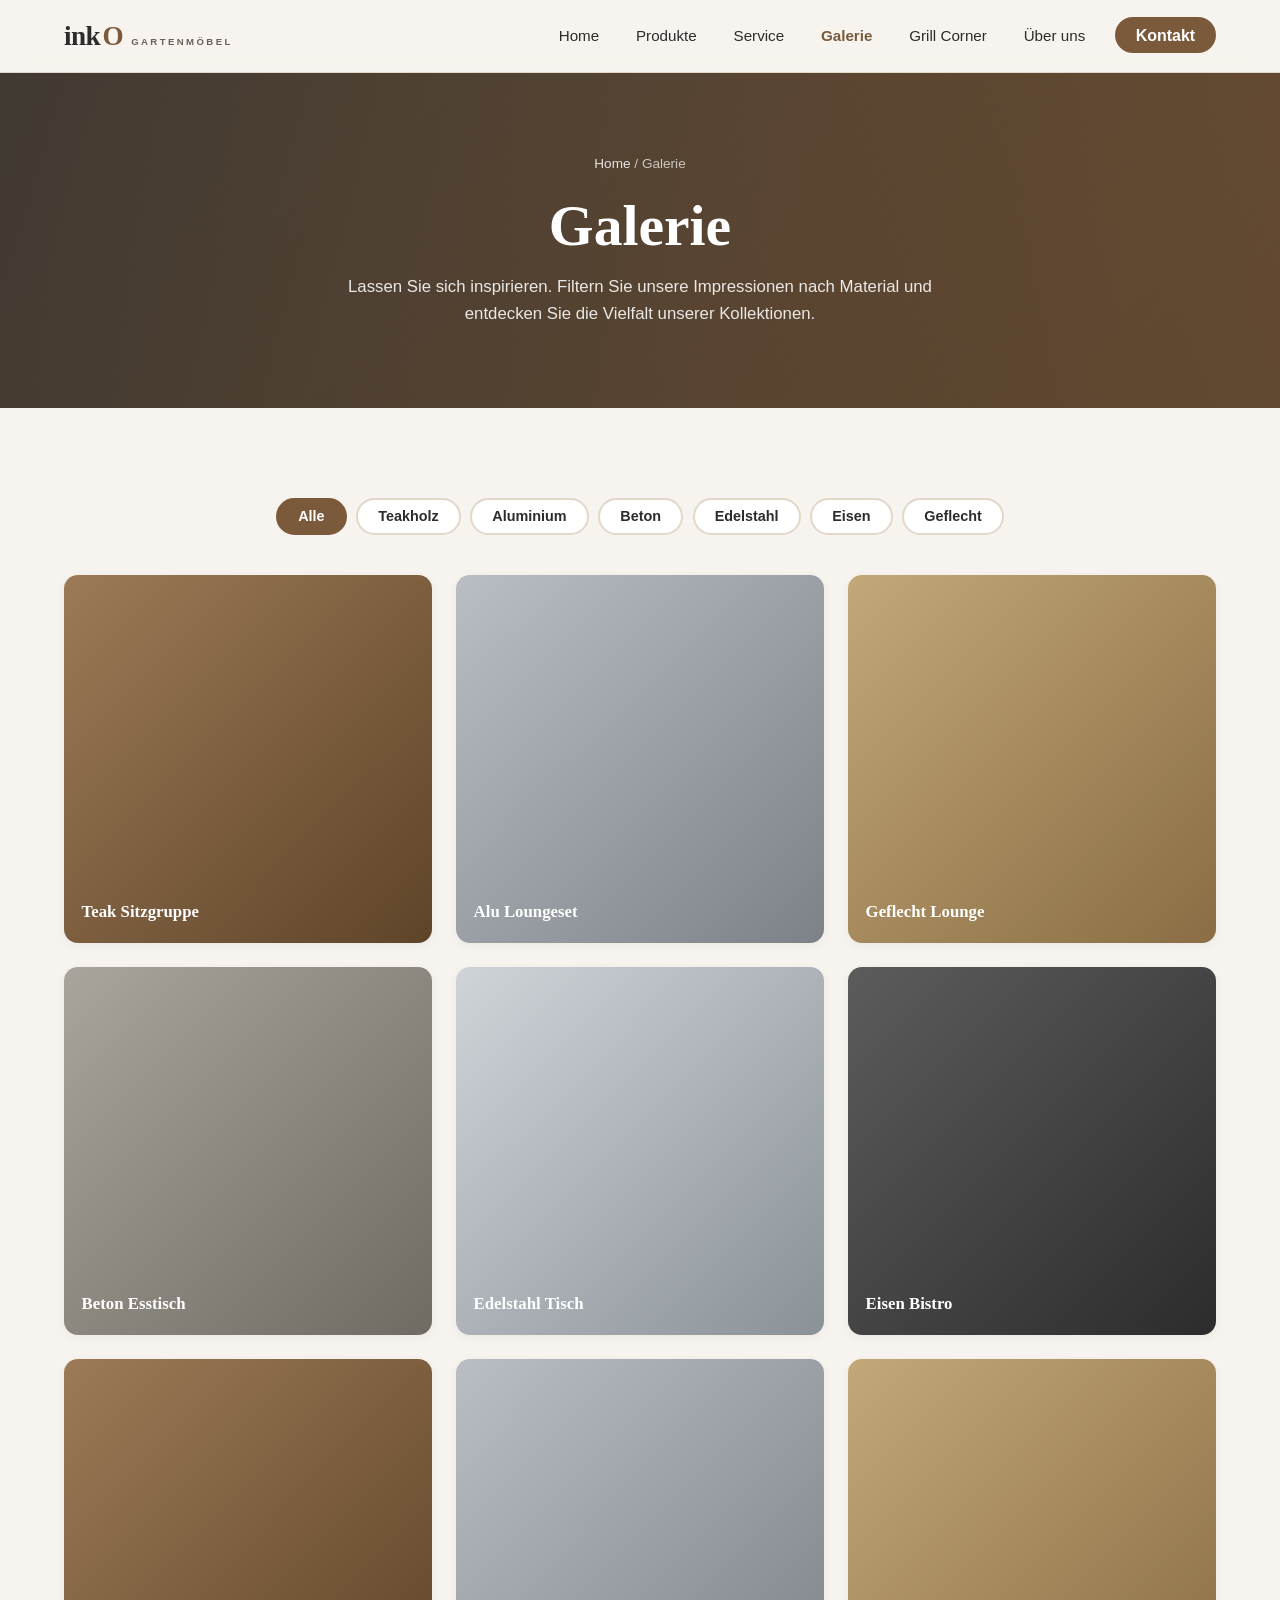
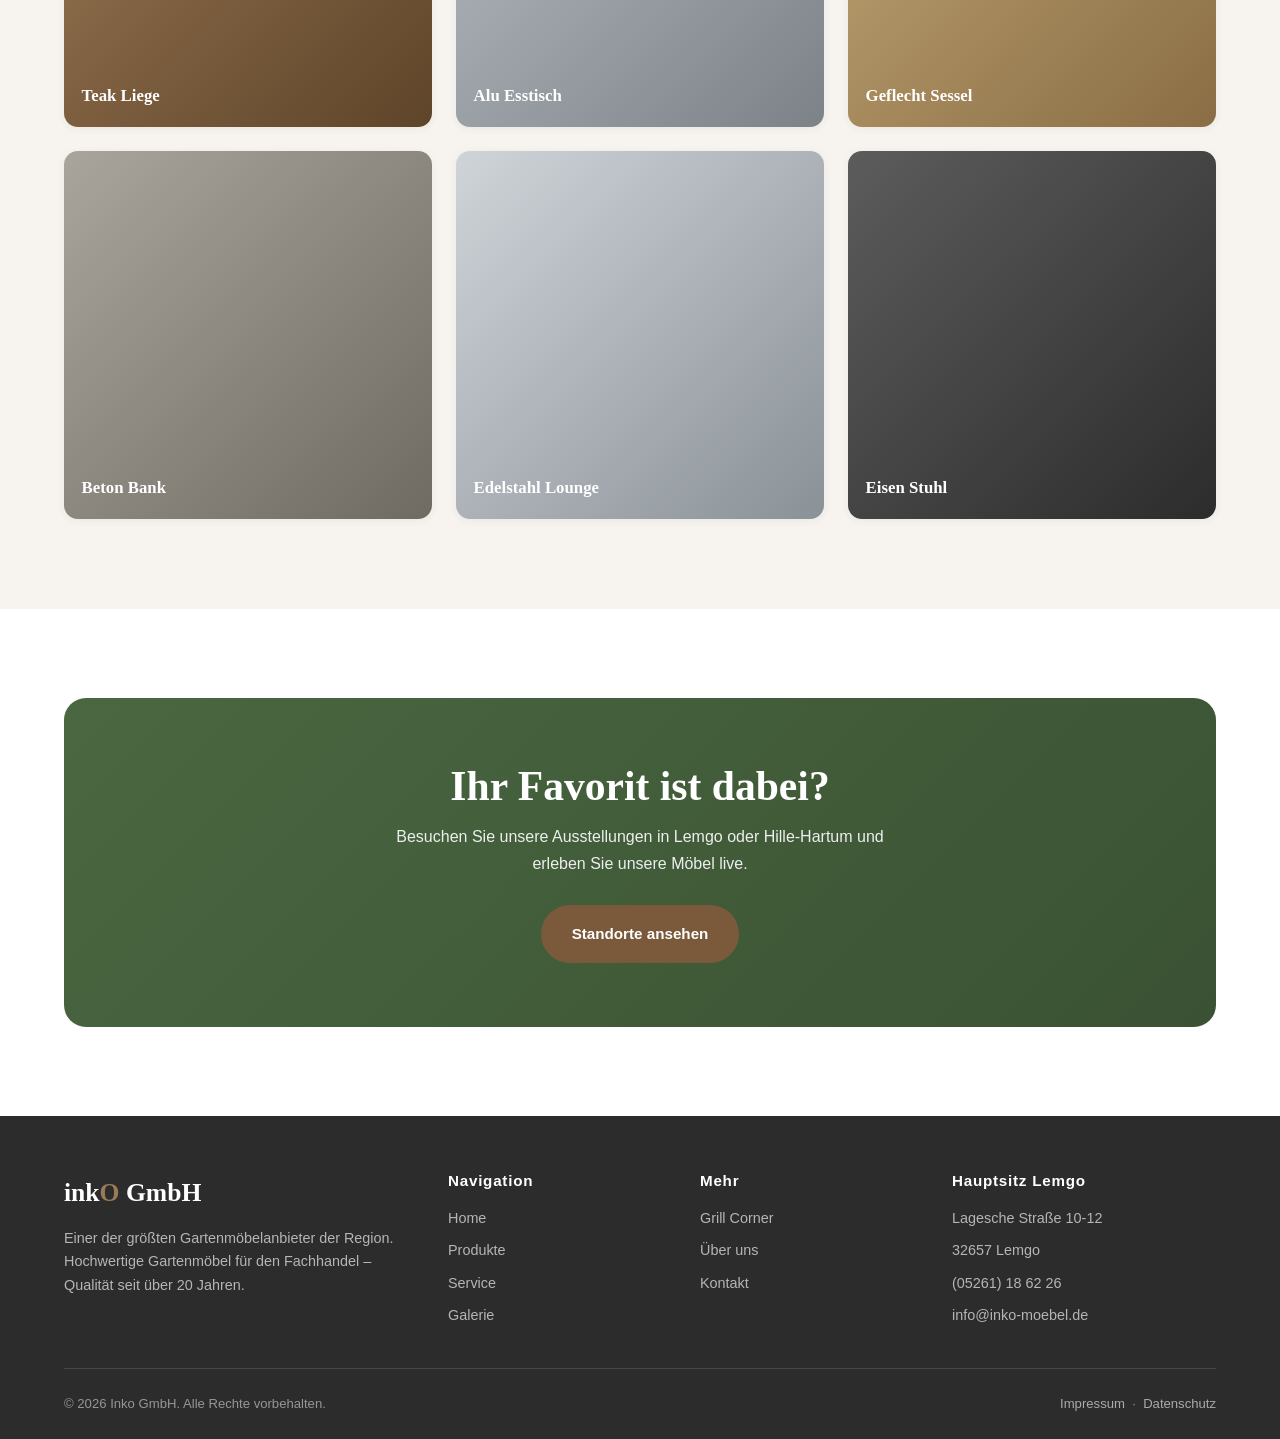
==== galerie.html @ 4cf2838b "Neue Inko GmbH Website mit 7 HTML-Seiten - Premium-Natur-Design (Teak/Anthrazit/Creme/Waldgrün) - 7 " ====
<!DOCTYPE html>
<html lang="de">
<head>
  <meta charset="UTF-8" />
  <meta name="viewport" content="width=device-width, initial-scale=1.0" />
  <title>Galerie — Inko GmbH | Gartenmöbel-Impressionen</title>
  <meta name="description" content="Impressionen unserer Gartenmöbel – filterbar nach Material: Teakholz, Aluminium, Beton, Edelstahl, Eisen und Geflecht." />
  <link rel="stylesheet" href="css/style.css" />
</head>
<body>

  <!-- ===== Header / Navigation ===== -->
  <header class="header">
    <nav class="nav container" aria-label="Hauptnavigation">
      <a href="index.html" class="nav__logo">ink<span>O</span><small>Gartenmöbel</small></a>
      <button class="nav__toggle" aria-label="Menü öffnen" aria-expanded="false" aria-controls="nav-menu">
        <span></span><span></span><span></span>
      </button>
      <ul class="nav__menu" id="nav-menu">
        <li><a class="nav__link" href="index.html">Home</a></li>
        <li><a class="nav__link" href="produkte.html">Produkte</a></li>
        <li><a class="nav__link" href="service.html">Service</a></li>
        <li><a class="nav__link is-active" href="galerie.html">Galerie</a></li>
        <li><a class="nav__link" href="grillcorner.html">Grill Corner</a></li>
        <li><a class="nav__link" href="ueber-uns.html">Über uns</a></li>
        <li><a class="nav__cta" href="kontakt.html">Kontakt</a></li>
      </ul>
    </nav>
  </header>

  <main>
    <!-- ===== Page Hero ===== -->
    <section class="page-hero">
      <div class="container">
        <nav class="breadcrumb" aria-label="Brotkrumen"><a href="index.html">Home</a> / Galerie</nav>
        <h1>Galerie</h1>
        <p>Lassen Sie sich inspirieren. Filtern Sie unsere Impressionen nach Material und entdecken Sie die Vielfalt unserer Kollektionen.</p>
      </div>
    </section>

    <!-- ===== Galerie mit Filter ===== -->
    <section class="section">
      <div class="container">

        <div class="filter reveal" role="group" aria-label="Galerie filtern">
          <button class="filter__btn is-active" data-filter="alle">Alle</button>
          <button class="filter__btn" data-filter="teak">Teakholz</button>
          <button class="filter__btn" data-filter="alu">Aluminium</button>
          <button class="filter__btn" data-filter="beton">Beton</button>
          <button class="filter__btn" data-filter="edelstahl">Edelstahl</button>
          <button class="filter__btn" data-filter="eisen">Eisen</button>
          <button class="filter__btn" data-filter="geflecht">Geflecht</button>
        </div>

        <div class="gallery reveal">
          <div class="gallery__item media--teak"     data-category="teak"      role="img" aria-label="Teakholz Sitzgruppe"><span>Teak Sitzgruppe</span></div>
          <div class="gallery__item media--alu"      data-category="alu"       role="img" aria-label="Aluminium Loungeset"><span>Alu Loungeset</span></div>
          <div class="gallery__item media--geflecht" data-category="geflecht"  role="img" aria-label="Geflecht Lounge"><span>Geflecht Lounge</span></div>
          <div class="gallery__item media--beton"    data-category="beton"     role="img" aria-label="Beton Esstisch"><span>Beton Esstisch</span></div>
          <div class="gallery__item media--edelstahl" data-category="edelstahl" role="img" aria-label="Edelstahl Tischset"><span>Edelstahl Tisch</span></div>
          <div class="gallery__item media--eisen"    data-category="eisen"     role="img" aria-label="Schmiedeeisen Bistro"><span>Eisen Bistro</span></div>
          <div class="gallery__item media--teak"     data-category="teak"      role="img" aria-label="Teakholz Liege"><span>Teak Liege</span></div>
          <div class="gallery__item media--alu"      data-category="alu"       role="img" aria-label="Aluminium Esstisch"><span>Alu Esstisch</span></div>
          <div class="gallery__item media--geflecht" data-category="geflecht"  role="img" aria-label="Geflecht Sessel"><span>Geflecht Sessel</span></div>
          <div class="gallery__item media--beton"    data-category="beton"     role="img" aria-label="Beton Gartenbank"><span>Beton Bank</span></div>
          <div class="gallery__item media--edelstahl" data-category="edelstahl" role="img" aria-label="Edelstahl Lounge"><span>Edelstahl Lounge</span></div>
          <div class="gallery__item media--eisen"    data-category="eisen"     role="img" aria-label="Eisen Gartenstuhl"><span>Eisen Stuhl</span></div>
        </div>

      </div>
    </section>

    <!-- ===== CTA-Band ===== -->
    <section class="section section--alt">
      <div class="container">
        <div class="cta-band reveal">
          <h2>Ihr Favorit ist dabei?</h2>
          <p>Besuchen Sie unsere Ausstellungen in Lemgo oder Hille-Hartum und erleben Sie unsere Möbel live.</p>
          <a href="kontakt.html" class="btn btn--primary">Standorte ansehen</a>
        </div>
      </div>
    </section>
  </main>

  <!-- ===== Footer ===== -->
  <footer class="footer">
    <div class="container">
      <div class="footer__grid">
        <div>
          <div class="footer__logo">ink<span>O</span> GmbH</div>
          <p>Einer der größten Gartenmöbelanbieter der Region. Hochwertige Gartenmöbel für den Fachhandel – Qualität seit über 20 Jahren.</p>
        </div>
        <div>
          <h4>Navigation</h4>
          <ul class="footer__list">
            <li><a href="index.html">Home</a></li>
            <li><a href="produkte.html">Produkte</a></li>
            <li><a href="service.html">Service</a></li>
            <li><a href="galerie.html">Galerie</a></li>
          </ul>
        </div>
        <div>
          <h4>Mehr</h4>
          <ul class="footer__list">
            <li><a href="grillcorner.html">Grill Corner</a></li>
            <li><a href="ueber-uns.html">Über uns</a></li>
            <li><a href="kontakt.html">Kontakt</a></li>
          </ul>
        </div>
        <div>
          <h4>Hauptsitz Lemgo</h4>
          <ul class="footer__list">
            <li>Lagesche Straße 10-12</li>
            <li>32657 Lemgo</li>
            <li><a href="tel:+49526118 6226">(05261) 18 62 26</a></li>
            <li><a href="mailto:info@inko-moebel.de">info@inko-moebel.de</a></li>
          </ul>
        </div>
      </div>
      <div class="footer__bottom">
        <span>&copy; <span data-year>2026</span> Inko GmbH. Alle Rechte vorbehalten.</span>
        <span><a href="kontakt.html">Impressum</a> &nbsp;·&nbsp; <a href="kontakt.html">Datenschutz</a></span>
      </div>
    </div>
  </footer>

  <script src="js/main.js"></script>
</body>
</html>
---- css/style.css ----
/* =========================================================
   Inko GmbH — Premium Natur-Stil
   Gemeinsames Stylesheet für alle 7 Seiten
   ========================================================= */

/* ---------- Design Tokens ---------- */
:root {
  --teak: #7B5A3C;
  --teak-dark: #5E4429;
  --teak-light: #9C7A56;
  --anthracite: #2C2C2C;
  --cream: #F7F3EE;
  --cream-dark: #ECE4D8;
  --forest: #4A6741;
  --forest-light: #6B8A60;
  --white: #FFFFFF;
  --text: #2C2C2C;
  --text-muted: #6B6259;
  --border: #E2D8C9;

  --shadow-sm: 0 2px 8px rgba(44, 44, 44, 0.06);
  --shadow-md: 0 8px 24px rgba(44, 44, 44, 0.10);
  --shadow-lg: 0 16px 48px rgba(44, 44, 44, 0.14);

  --radius: 14px;
  --radius-lg: 22px;

  --max-width: 1200px;
  --gap: 1.5rem;

  --font-head: 'Georgia', 'Times New Roman', serif;
  --font-body: 'Segoe UI', 'Helvetica Neue', Arial, sans-serif;

  --transition: 0.3s cubic-bezier(0.16, 1, 0.3, 1);
}

/* ---------- Reset / Base ---------- */
*,
*::before,
*::after {
  box-sizing: border-box;
  margin: 0;
  padding: 0;
}

html {
  scroll-behavior: smooth;
  -webkit-text-size-adjust: 100%;
}

body {
  font-family: var(--font-body);
  color: var(--text);
  background: var(--cream);
  line-height: 1.65;
  font-size: 1rem;
  overflow-x: hidden;
}

img {
  max-width: 100%;
  display: block;
}

a {
  color: var(--teak);
  text-decoration: none;
  transition: color var(--transition);
}

a:hover {
  color: var(--teak-dark);
}

h1, h2, h3, h4 {
  font-family: var(--font-head);
  font-weight: 700;
  line-height: 1.2;
  color: var(--anthracite);
}

h1 { font-size: clamp(2.2rem, 5vw, 3.6rem); }
h2 { font-size: clamp(1.8rem, 3.5vw, 2.6rem); }
h3 { font-size: clamp(1.25rem, 2vw, 1.6rem); }

p { color: var(--text-muted); }

/* ---------- Layout Helpers ---------- */
.container {
  width: 100%;
  max-width: var(--max-width);
  margin-inline: auto;
  padding-inline: 1.5rem;
}

.section {
  padding-block: clamp(3.5rem, 7vw, 6rem);
}

.section--alt {
  background: var(--white);
}

.section__head {
  text-align: center;
  max-width: 720px;
  margin: 0 auto 3rem;
}

.section__eyebrow {
  display: inline-block;
  font-family: var(--font-body);
  font-size: 0.8rem;
  font-weight: 700;
  letter-spacing: 0.18em;
  text-transform: uppercase;
  color: var(--teak);
  margin-bottom: 0.75rem;
}

.section__head p {
  margin-top: 1rem;
  font-size: 1.05rem;
}

/* ---------- Buttons ---------- */
.btn {
  display: inline-flex;
  align-items: center;
  gap: 0.5rem;
  padding: 0.9rem 1.8rem;
  border-radius: 50px;
  font-family: var(--font-body);
  font-weight: 600;
  font-size: 0.95rem;
  cursor: pointer;
  border: 2px solid transparent;
  transition: transform var(--transition), background var(--transition),
    color var(--transition), border-color var(--transition);
}

.btn:hover { transform: translateY(-2px); }

.btn--primary {
  background: var(--teak);
  color: var(--white);
}

.btn--primary:hover {
  background: var(--teak-dark);
  color: var(--white);
}

.btn--outline {
  background: transparent;
  color: var(--white);
  border-color: rgba(255, 255, 255, 0.7);
}

.btn--outline:hover {
  background: var(--white);
  color: var(--anthracite);
}

.btn--ghost {
  background: transparent;
  color: var(--teak);
  border-color: var(--teak);
}

.btn--ghost:hover {
  background: var(--teak);
  color: var(--white);
}

/* ---------- Header / Navigation ---------- */
.header {
  position: sticky;
  top: 0;
  z-index: 1000;
  background: rgba(247, 243, 238, 0.92);
  backdrop-filter: blur(10px);
  border-bottom: 1px solid var(--border);
}

.nav {
  display: flex;
  align-items: center;
  justify-content: space-between;
  height: 72px;
}

.nav__logo {
  display: flex;
  align-items: baseline;
  gap: 0.15rem;
  font-family: var(--font-head);
  font-size: 1.7rem;
  font-weight: 700;
  color: var(--anthracite);
  letter-spacing: -0.02em;
}

.nav__logo span {
  color: var(--teak);
}

.nav__logo small {
  font-family: var(--font-body);
  font-size: 0.6rem;
  font-weight: 600;
  letter-spacing: 0.25em;
  text-transform: uppercase;
  color: var(--text-muted);
  margin-left: 0.35rem;
}

.nav__menu {
  display: flex;
  align-items: center;
  gap: 0.4rem;
  list-style: none;
}

.nav__link {
  display: block;
  padding: 0.55rem 0.95rem;
  border-radius: 8px;
  font-weight: 500;
  font-size: 0.95rem;
  color: var(--anthracite);
}

.nav__link:hover {
  background: var(--cream-dark);
  color: var(--teak-dark);
}

.nav__link.is-active {
  color: var(--teak);
  font-weight: 700;
}

.nav__cta {
  margin-left: 0.5rem;
  padding: 0.6rem 1.3rem;
  background: var(--teak);
  color: var(--white);
  border-radius: 50px;
  font-weight: 600;
}

.nav__cta:hover {
  background: var(--teak-dark);
  color: var(--white);
}

.nav__toggle {
  display: none;
  flex-direction: column;
  justify-content: center;
  gap: 5px;
  width: 44px;
  height: 44px;
  background: transparent;
  border: none;
  cursor: pointer;
}

.nav__toggle span {
  display: block;
  width: 26px;
  height: 2px;
  background: var(--anthracite);
  border-radius: 2px;
  transition: transform var(--transition), opacity var(--transition);
}

.nav__toggle.is-open span:nth-child(1) {
  transform: translateY(7px) rotate(45deg);
}
.nav__toggle.is-open span:nth-child(2) {
  opacity: 0;
}
.nav__toggle.is-open span:nth-child(3) {
  transform: translateY(-7px) rotate(-45deg);
}

/* ---------- Hero ---------- */
.hero {
  position: relative;
  display: flex;
  align-items: center;
  min-height: 78vh;
  padding-block: 4rem;
  background:
    linear-gradient(115deg, rgba(44, 44, 44, 0.72), rgba(123, 90, 60, 0.55)),
    linear-gradient(135deg, #8a6a47 0%, #5e4429 45%, #3a2c1c 100%);
  color: var(--white);
  overflow: hidden;
}

.hero__inner {
  position: relative;
  z-index: 2;
  max-width: 720px;
}

.hero__eyebrow {
  display: inline-block;
  font-size: 0.85rem;
  font-weight: 700;
  letter-spacing: 0.2em;
  text-transform: uppercase;
  color: var(--cream-dark);
  margin-bottom: 1.2rem;
}

.hero h1 {
  color: var(--white);
  margin-bottom: 1.25rem;
}

.hero p {
  color: rgba(255, 255, 255, 0.9);
  font-size: 1.15rem;
  max-width: 560px;
  margin-bottom: 2rem;
}

.hero__actions {
  display: flex;
  flex-wrap: wrap;
  gap: 1rem;
}

/* Compact hero for subpages */
.page-hero {
  background:
    linear-gradient(115deg, rgba(44, 44, 44, 0.78), rgba(123, 90, 60, 0.6)),
    linear-gradient(135deg, #8a6a47 0%, #5e4429 60%, #3a2c1c 100%);
  color: var(--white);
  padding-block: clamp(3rem, 7vw, 5rem);
  text-align: center;
}

.page-hero h1 {
  color: var(--white);
  margin-bottom: 0.75rem;
}

.page-hero p {
  color: rgba(255, 255, 255, 0.88);
  max-width: 620px;
  margin: 0 auto;
  font-size: 1.05rem;
}

.breadcrumb {
  font-size: 0.85rem;
  color: rgba(255, 255, 255, 0.7);
  margin-bottom: 1rem;
}

.breadcrumb a { color: rgba(255, 255, 255, 0.85); }
.breadcrumb a:hover { color: var(--white); }

/* ---------- Grid ---------- */
.grid {
  display: grid;
  gap: var(--gap);
}

.grid--2 { grid-template-columns: repeat(2, 1fr); }
.grid--3 { grid-template-columns: repeat(3, 1fr); }
.grid--4 { grid-template-columns: repeat(4, 1fr); }

/* ---------- Card (each item = own container) ---------- */
.card {
  background: var(--white);
  border: 1px solid var(--border);
  border-radius: var(--radius);
  overflow: hidden;
  box-shadow: var(--shadow-sm);
  transition: transform var(--transition), box-shadow var(--transition);
  display: flex;
  flex-direction: column;
}

.card:hover {
  transform: translateY(-6px);
  box-shadow: var(--shadow-md);
}

.card__media {
  position: relative;
  aspect-ratio: 4 / 3;
  display: flex;
  align-items: flex-end;
  padding: 1rem;
  color: var(--white);
  font-family: var(--font-head);
  font-size: 1.3rem;
  font-weight: 700;
}

.card__media span {
  position: relative;
  z-index: 2;
}

.card__body {
  padding: 1.5rem;
  display: flex;
  flex-direction: column;
  gap: 0.75rem;
  flex: 1;
}

.card__body h3 { color: var(--anthracite); }

.card__body p { font-size: 0.95rem; }

.card__link {
  margin-top: auto;
  font-weight: 600;
  font-size: 0.9rem;
  display: inline-flex;
  align-items: center;
  gap: 0.35rem;
}

.card__link::after {
  content: '→';
  transition: transform var(--transition);
}

.card__link:hover::after { transform: translateX(4px); }

/* Material gradient backgrounds for placeholder media */
.media--teak     { background: linear-gradient(135deg, #9c7a56, #5e4429); }
.media--alu      { background: linear-gradient(135deg, #b9bec4, #7c8288); }
.media--beton    { background: linear-gradient(135deg, #a9a59d, #6f6b63); }
.media--edelstahl{ background: linear-gradient(135deg, #cfd4d9, #8a9197); }
.media--eisen    { background: linear-gradient(135deg, #5c5c5c, #2c2c2c); }
.media--geflecht { background: linear-gradient(135deg, #c2a878, #8a6d44); }
.media--forest   { background: linear-gradient(135deg, #6b8a60, #4a6741); }
.media--grill    { background: linear-gradient(135deg, #6d4030, #2c1a13); }

/* ---------- Feature / Icon Card ---------- */
.feature {
  background: var(--white);
  border: 1px solid var(--border);
  border-radius: var(--radius);
  padding: 2rem;
  box-shadow: var(--shadow-sm);
  transition: transform var(--transition), box-shadow var(--transition);
  display: flex;
  flex-direction: column;
  gap: 0.85rem;
}

.feature:hover {
  transform: translateY(-5px);
  box-shadow: var(--shadow-md);
}

.feature__icon {
  width: 56px;
  height: 56px;
  border-radius: 14px;
  display: grid;
  place-items: center;
  font-size: 1.6rem;
  background: var(--cream-dark);
  color: var(--teak);
}

.feature h3 { font-size: 1.25rem; }

/* ---------- Split (image + text) ---------- */
.split {
  display: grid;
  grid-template-columns: 1fr 1fr;
  gap: clamp(2rem, 5vw, 4rem);
  align-items: center;
}

.split__media {
  border-radius: var(--radius-lg);
  aspect-ratio: 5 / 4;
  box-shadow: var(--shadow-md);
}

.split__content h2 { margin-bottom: 1rem; }
.split__content p { margin-bottom: 1rem; }

/* ---------- Stats ---------- */
.stats {
  display: grid;
  grid-template-columns: repeat(4, 1fr);
  gap: var(--gap);
}

.stat {
  background: var(--white);
  border: 1px solid var(--border);
  border-radius: var(--radius);
  padding: 1.75rem 1rem;
  text-align: center;
  box-shadow: var(--shadow-sm);
}

.stat__num {
  font-family: var(--font-head);
  font-size: 2.4rem;
  font-weight: 700;
  color: var(--teak);
  line-height: 1;
}

.stat__label {
  margin-top: 0.5rem;
  font-size: 0.9rem;
  color: var(--text-muted);
}

/* ---------- Gallery ---------- */
.filter {
  display: flex;
  flex-wrap: wrap;
  justify-content: center;
  gap: 0.6rem;
  margin-bottom: 2.5rem;
}

.filter__btn {
  padding: 0.55rem 1.25rem;
  border-radius: 50px;
  border: 2px solid var(--border);
  background: var(--white);
  color: var(--text);
  font-weight: 600;
  font-size: 0.9rem;
  cursor: pointer;
  transition: all var(--transition);
}

.filter__btn:hover { border-color: var(--teak-light); }

.filter__btn.is-active {
  background: var(--teak);
  border-color: var(--teak);
  color: var(--white);
}

.gallery {
  display: grid;
  grid-template-columns: repeat(3, 1fr);
  gap: var(--gap);
}

.gallery__item {
  position: relative;
  aspect-ratio: 1 / 1;
  border-radius: var(--radius);
  overflow: hidden;
  display: flex;
  align-items: flex-end;
  padding: 1.1rem;
  color: var(--white);
  box-shadow: var(--shadow-sm);
  transition: transform var(--transition), box-shadow var(--transition);
}

.gallery__item:hover {
  transform: scale(1.02);
  box-shadow: var(--shadow-md);
}

.gallery__item span {
  position: relative;
  z-index: 2;
  font-family: var(--font-head);
  font-weight: 700;
  font-size: 1.05rem;
}

.gallery__item.is-hidden { display: none; }

/* ---------- Contact ---------- */
.contact-grid {
  display: grid;
  grid-template-columns: 1fr 1fr;
  gap: clamp(2rem, 5vw, 3.5rem);
  align-items: start;
}

.info-card {
  background: var(--white);
  border: 1px solid var(--border);
  border-radius: var(--radius);
  padding: 1.75rem;
  box-shadow: var(--shadow-sm);
  margin-bottom: 1.5rem;
}

.info-card h3 {
  display: flex;
  align-items: center;
  gap: 0.5rem;
  margin-bottom: 1rem;
  font-size: 1.25rem;
}

.info-list {
  list-style: none;
  display: flex;
  flex-direction: column;
  gap: 0.6rem;
}

.info-list li {
  display: flex;
  gap: 0.6rem;
  font-size: 0.95rem;
  color: var(--text-muted);
}

.info-list strong { color: var(--anthracite); min-width: 70px; }

/* ---------- Form ---------- */
.form {
  background: var(--white);
  border: 1px solid var(--border);
  border-radius: var(--radius);
  padding: 2rem;
  box-shadow: var(--shadow-sm);
}

.form__row {
  display: grid;
  grid-template-columns: 1fr 1fr;
  gap: 1rem;
}

.field {
  margin-bottom: 1.2rem;
  display: flex;
  flex-direction: column;
  gap: 0.4rem;
}

.field label {
  font-size: 0.85rem;
  font-weight: 600;
  color: var(--anthracite);
}

.field input,
.field textarea,
.field select {
  font-family: var(--font-body);
  font-size: 0.95rem;
  padding: 0.75rem 0.9rem;
  border: 1px solid var(--border);
  border-radius: 10px;
  background: var(--cream);
  color: var(--text);
  transition: border-color var(--transition), box-shadow var(--transition);
}

.field input:focus,
.field textarea:focus,
.field select:focus {
  outline: none;
  border-color: var(--teak);
  box-shadow: 0 0 0 3px rgba(123, 90, 60, 0.15);
}

.field textarea { resize: vertical; min-height: 130px; }

.form__note {
  font-size: 0.8rem;
  color: var(--text-muted);
  margin-top: 0.75rem;
}

.form__status {
  margin-top: 1rem;
  padding: 0.85rem 1rem;
  border-radius: 10px;
  background: var(--forest-light);
  color: var(--white);
  font-size: 0.9rem;
  font-weight: 600;
  display: none;
}

.form__status.is-visible { display: block; }

/* ---------- Map placeholder ---------- */
.map {
  aspect-ratio: 16 / 10;
  border-radius: var(--radius);
  background:
    linear-gradient(135deg, rgba(74, 103, 65, 0.25), rgba(123, 90, 60, 0.25)),
    repeating-linear-gradient(45deg, #e8e0d2 0 18px, #ddd3c2 18px 36px);
  display: grid;
  place-items: center;
  color: var(--teak-dark);
  font-family: var(--font-head);
  font-weight: 700;
  border: 1px solid var(--border);
}

/* ---------- CTA Band ---------- */
.cta-band {
  background: linear-gradient(135deg, var(--forest), #3a5233);
  color: var(--white);
  text-align: center;
  border-radius: var(--radius-lg);
  padding: clamp(2.5rem, 6vw, 4rem) 1.5rem;
}

.cta-band h2 { color: var(--white); margin-bottom: 0.75rem; }
.cta-band p {
  color: rgba(255, 255, 255, 0.9);
  max-width: 540px;
  margin: 0 auto 1.75rem;
}

/* ---------- Footer ---------- */
.footer {
  background: var(--anthracite);
  color: rgba(255, 255, 255, 0.75);
  padding-block: 3.5rem 1.5rem;
}

.footer__grid {
  display: grid;
  grid-template-columns: 1.6fr 1fr 1fr 1.2fr;
  gap: 2rem;
  margin-bottom: 2.5rem;
}

.footer__logo {
  font-family: var(--font-head);
  font-size: 1.6rem;
  font-weight: 700;
  color: var(--white);
  margin-bottom: 0.75rem;
}

.footer__logo span { color: var(--teak-light); }

.footer p { color: rgba(255, 255, 255, 0.65); font-size: 0.9rem; }

.footer h4 {
  color: var(--white);
  font-family: var(--font-body);
  font-size: 0.95rem;
  letter-spacing: 0.05em;
  margin-bottom: 1rem;
}

.footer__list {
  list-style: none;
  display: flex;
  flex-direction: column;
  gap: 0.55rem;
}

.footer__list a,
.footer__list li {
  color: rgba(255, 255, 255, 0.65);
  font-size: 0.9rem;
}

.footer__list a:hover { color: var(--teak-light); }

.footer__bottom {
  border-top: 1px solid rgba(255, 255, 255, 0.12);
  padding-top: 1.5rem;
  display: flex;
  flex-wrap: wrap;
  justify-content: space-between;
  gap: 1rem;
  font-size: 0.82rem;
  color: rgba(255, 255, 255, 0.5);
}

.footer__bottom a { color: rgba(255, 255, 255, 0.6); }
.footer__bottom a:hover { color: var(--teak-light); }

/* ---------- Scroll reveal animation ---------- */
.reveal {
  opacity: 0;
  transform: translateY(28px);
  transition: opacity 0.7s ease, transform 0.7s ease;
}

.reveal.is-visible {
  opacity: 1;
  transform: none;
}

@media (prefers-reduced-motion: reduce) {
  html { scroll-behavior: auto; }
  .reveal { opacity: 1; transform: none; transition: none; }
  .btn:hover, .card:hover, .feature:hover, .gallery__item:hover { transform: none; }
}

/* ---------- Responsive ---------- */
@media (max-width: 960px) {
  .footer__grid { grid-template-columns: 1fr 1fr; }
  .grid--4 { grid-template-columns: repeat(2, 1fr); }
  .stats { grid-template-columns: repeat(2, 1fr); }
}

@media (max-width: 820px) {
  .nav__menu {
    position: fixed;
    inset: 72px 0 auto 0;
    flex-direction: column;
    align-items: stretch;
    gap: 0;
    background: var(--cream);
    border-bottom: 1px solid var(--border);
    padding: 1rem 1.5rem 1.5rem;
    box-shadow: var(--shadow-md);
    transform: translateY(-120%);
    transition: transform var(--transition);
  }

  .nav__menu.is-open { transform: translateY(0); }

  .nav__link, .nav__cta {
    width: 100%;
    padding: 0.9rem 1rem;
    border-radius: 8px;
    text-align: left;
  }

  .nav__cta { margin: 0.5rem 0 0; text-align: center; }

  .nav__toggle { display: flex; }

  .split { grid-template-columns: 1fr; }
  .split__media { order: -1; }

  .contact-grid { grid-template-columns: 1fr; }
}

@media (max-width: 640px) {
  .grid--2, .grid--3, .grid--4 { grid-template-columns: 1fr; }
  .gallery { grid-template-columns: repeat(2, 1fr); }
  .stats { grid-template-columns: repeat(2, 1fr); }
  .footer__grid { grid-template-columns: 1fr; }
  .form__row { grid-template-columns: 1fr; }
  .hero { min-height: 70vh; }
}
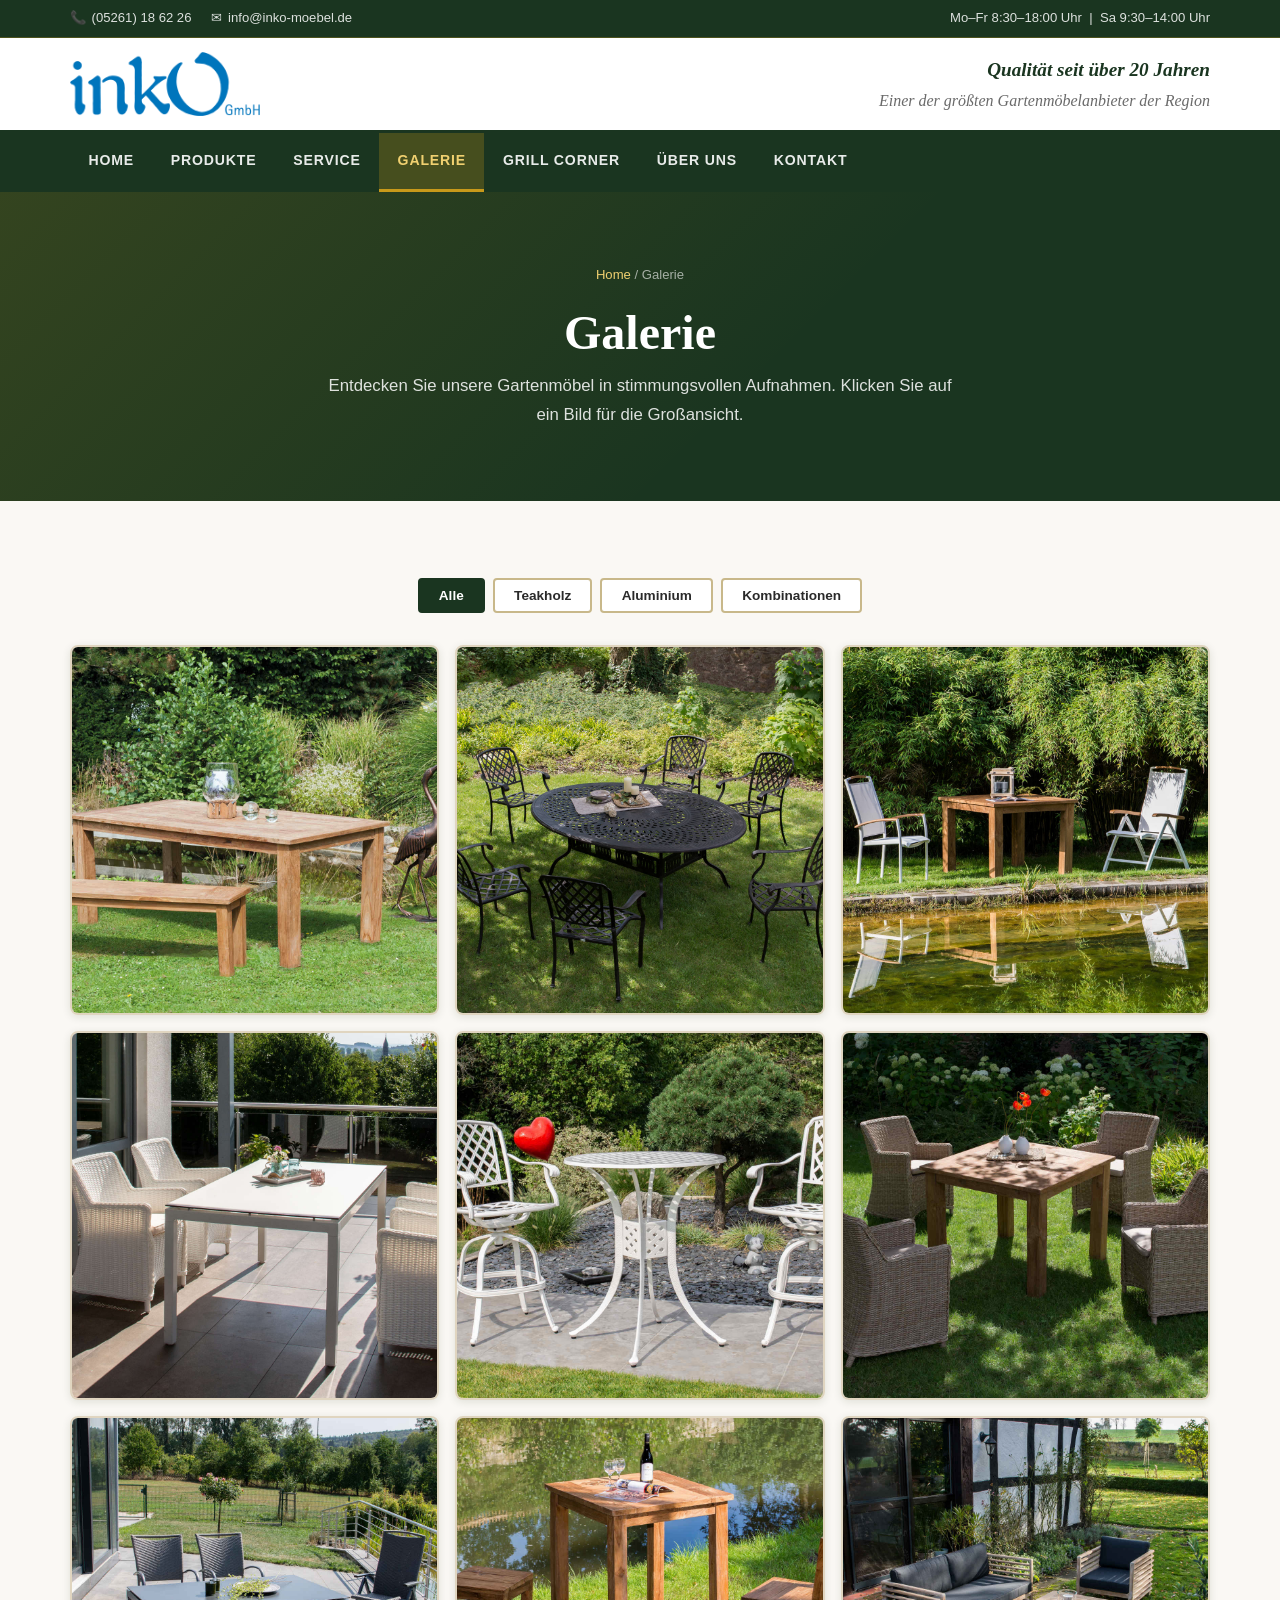
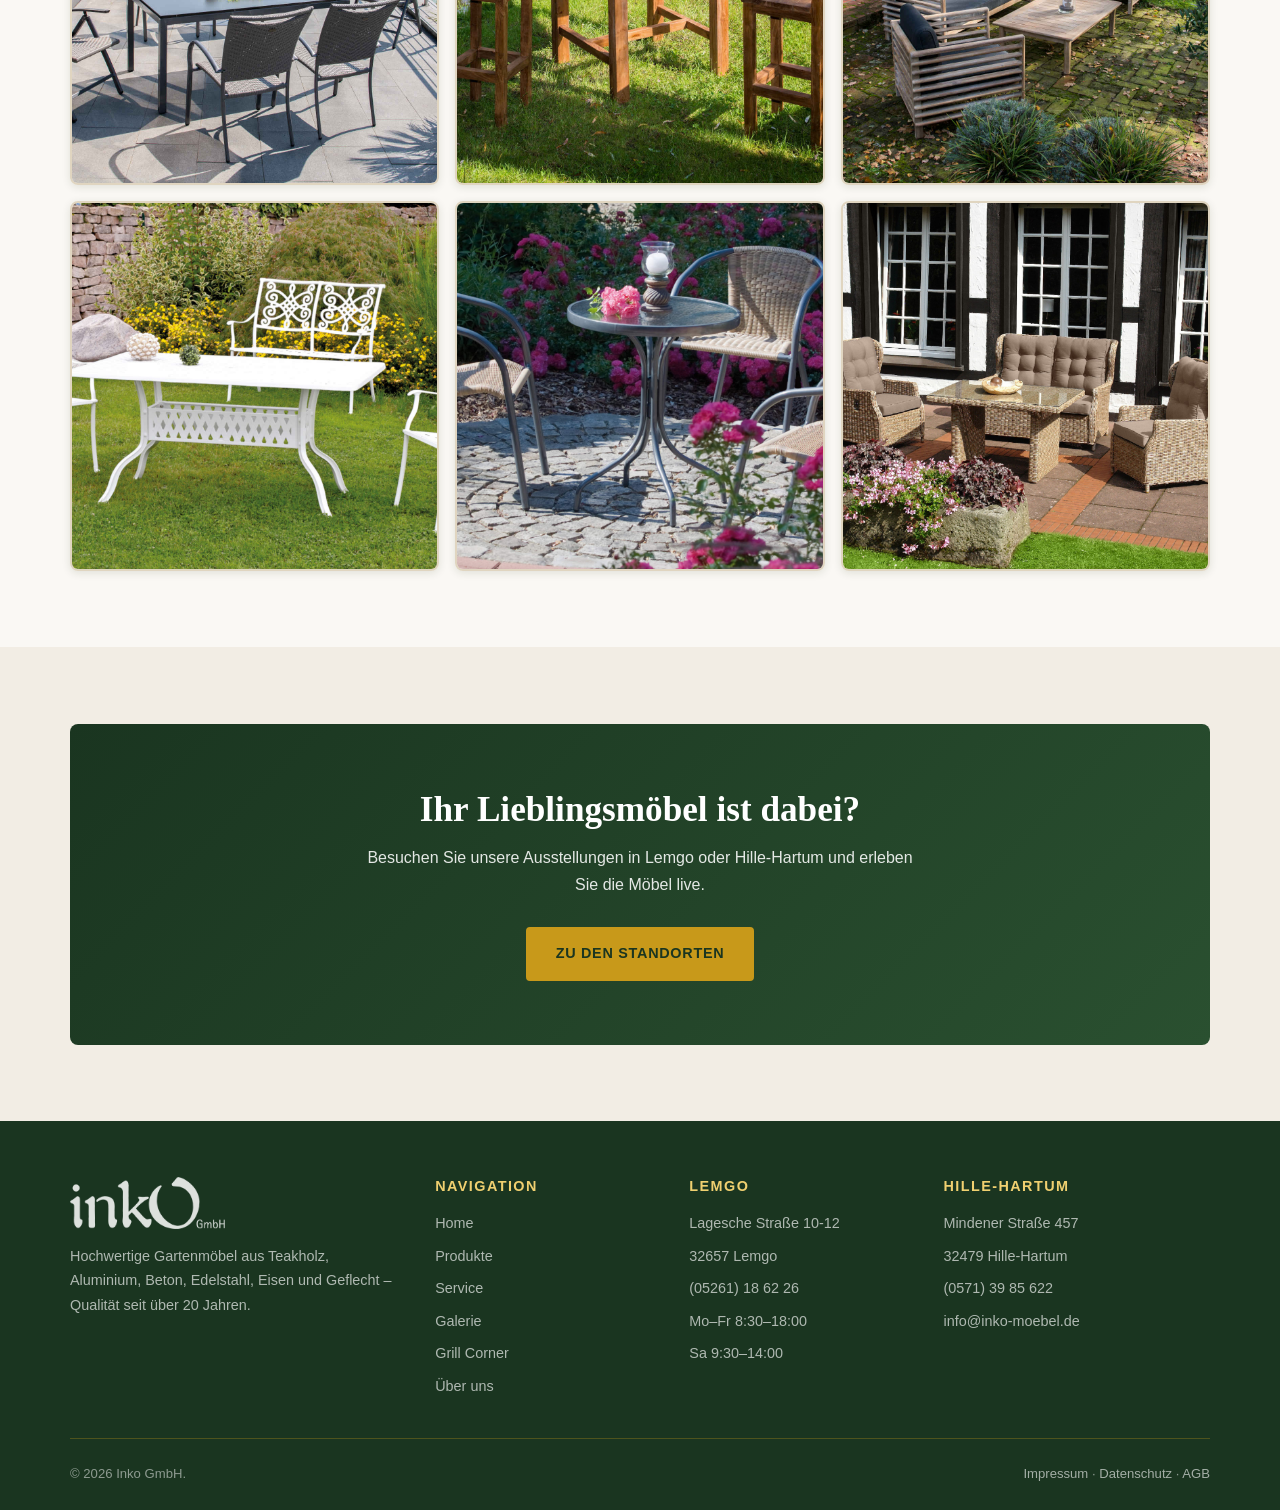
==== commit 4f76a81d: "Klassisches Redesign mit echten Bildern von inko-teak.de - Komplett neues klassisches Design (dunkel" ====
--- a/galerie.html
+++ b/galerie.html
@@ -4,122 +4,179 @@
   <meta charset="UTF-8" />
   <meta name="viewport" content="width=device-width, initial-scale=1.0" />
   <title>Galerie — Inko GmbH | Gartenmöbel-Impressionen</title>
-  <meta name="description" content="Impressionen unserer Gartenmöbel – filterbar nach Material: Teakholz, Aluminium, Beton, Edelstahl, Eisen und Geflecht." />
+  <meta name="description" content="Bildergalerie der Inko GmbH: Teakholz, Aluminium-Guss, Geflecht und mehr – echte Fotos unserer Gartenmöbel-Kollektionen." />
   <link rel="stylesheet" href="css/style.css" />
 </head>
 <body>
 
-  <!-- ===== Header / Navigation ===== -->
-  <header class="header">
-    <nav class="nav container" aria-label="Hauptnavigation">
-      <a href="index.html" class="nav__logo">ink<span>O</span><small>Gartenmöbel</small></a>
-      <button class="nav__toggle" aria-label="Menü öffnen" aria-expanded="false" aria-controls="nav-menu">
-        <span></span><span></span><span></span>
-      </button>
-      <ul class="nav__menu" id="nav-menu">
+  <!-- Top Bar -->
+  <div class="topbar">
+    <div class="container">
+      <div class="topbar__inner">
+        <div class="topbar__left">
+          <span class="topbar__item">📞 <a href="tel:+4952611862 26">(05261) 18 62 26</a></span>
+          <span class="topbar__item">✉ <a href="mailto:info@inko-moebel.de">info@inko-moebel.de</a></span>
+        </div>
+        <div class="topbar__right">
+          <span>Mo–Fr 8:30–18:00 Uhr &nbsp;|&nbsp; Sa 9:30–14:00 Uhr</span>
+        </div>
+      </div>
+    </div>
+  </div>
+
+  <!-- Header -->
+  <header class="site-header">
+    <div class="container header__inner">
+      <a href="index.html" class="header__logo"><img src="images/logo.png" alt="inkO GmbH Logo" /></a>
+      <div class="header__tagline"><strong>Qualität seit über 20 Jahren</strong>Einer der größten Gartenmöbelanbieter der Region</div>
+    </div>
+  </header>
+
+  <!-- Navigation -->
+  <nav class="main-nav" aria-label="Hauptnavigation">
+    <div class="container nav__inner">
+      <button class="nav__toggle" aria-label="Menü öffnen" aria-expanded="false"><span></span><span></span><span></span></button>
+      <ul class="nav__menu">
         <li><a class="nav__link" href="index.html">Home</a></li>
         <li><a class="nav__link" href="produkte.html">Produkte</a></li>
         <li><a class="nav__link" href="service.html">Service</a></li>
         <li><a class="nav__link is-active" href="galerie.html">Galerie</a></li>
         <li><a class="nav__link" href="grillcorner.html">Grill Corner</a></li>
         <li><a class="nav__link" href="ueber-uns.html">Über uns</a></li>
-        <li><a class="nav__cta" href="kontakt.html">Kontakt</a></li>
+        <li><a class="nav__link" href="kontakt.html">Kontakt</a></li>
       </ul>
-    </nav>
-  </header>
+    </div>
+  </nav>
 
   <main>
-    <!-- ===== Page Hero ===== -->
+    <!-- Page Hero -->
     <section class="page-hero">
       <div class="container">
-        <nav class="breadcrumb" aria-label="Brotkrumen"><a href="index.html">Home</a> / Galerie</nav>
+        <nav class="breadcrumb"><a href="index.html">Home</a> / Galerie</nav>
         <h1>Galerie</h1>
-        <p>Lassen Sie sich inspirieren. Filtern Sie unsere Impressionen nach Material und entdecken Sie die Vielfalt unserer Kollektionen.</p>
+        <p>Entdecken Sie unsere Gartenmöbel in stimmungsvollen Aufnahmen. Klicken Sie auf ein Bild für die Großansicht.</p>
       </div>
     </section>
 
-    <!-- ===== Galerie mit Filter ===== -->
+    <!-- Galerie mit Filter -->
     <section class="section">
       <div class="container">
-
-        <div class="filter reveal" role="group" aria-label="Galerie filtern">
+        <div class="filter reveal">
           <button class="filter__btn is-active" data-filter="alle">Alle</button>
           <button class="filter__btn" data-filter="teak">Teakholz</button>
           <button class="filter__btn" data-filter="alu">Aluminium</button>
-          <button class="filter__btn" data-filter="beton">Beton</button>
-          <button class="filter__btn" data-filter="edelstahl">Edelstahl</button>
-          <button class="filter__btn" data-filter="eisen">Eisen</button>
-          <button class="filter__btn" data-filter="geflecht">Geflecht</button>
+          <button class="filter__btn" data-filter="kombi">Kombinationen</button>
         </div>
 
-        <div class="gallery reveal">
-          <div class="gallery__item media--teak"     data-category="teak"      role="img" aria-label="Teakholz Sitzgruppe"><span>Teak Sitzgruppe</span></div>
-          <div class="gallery__item media--alu"      data-category="alu"       role="img" aria-label="Aluminium Loungeset"><span>Alu Loungeset</span></div>
-          <div class="gallery__item media--geflecht" data-category="geflecht"  role="img" aria-label="Geflecht Lounge"><span>Geflecht Lounge</span></div>
-          <div class="gallery__item media--beton"    data-category="beton"     role="img" aria-label="Beton Esstisch"><span>Beton Esstisch</span></div>
-          <div class="gallery__item media--edelstahl" data-category="edelstahl" role="img" aria-label="Edelstahl Tischset"><span>Edelstahl Tisch</span></div>
-          <div class="gallery__item media--eisen"    data-category="eisen"     role="img" aria-label="Schmiedeeisen Bistro"><span>Eisen Bistro</span></div>
-          <div class="gallery__item media--teak"     data-category="teak"      role="img" aria-label="Teakholz Liege"><span>Teak Liege</span></div>
-          <div class="gallery__item media--alu"      data-category="alu"       role="img" aria-label="Aluminium Esstisch"><span>Alu Esstisch</span></div>
-          <div class="gallery__item media--geflecht" data-category="geflecht"  role="img" aria-label="Geflecht Sessel"><span>Geflecht Sessel</span></div>
-          <div class="gallery__item media--beton"    data-category="beton"     role="img" aria-label="Beton Gartenbank"><span>Beton Bank</span></div>
-          <div class="gallery__item media--edelstahl" data-category="edelstahl" role="img" aria-label="Edelstahl Lounge"><span>Edelstahl Lounge</span></div>
-          <div class="gallery__item media--eisen"    data-category="eisen"     role="img" aria-label="Eisen Gartenstuhl"><span>Eisen Stuhl</span></div>
+        <div class="gallery-grid reveal">
+
+          <div class="gallery-item" data-category="teak">
+            <img src="images/galerie/Galerie-01.jpg" alt="Teakholz Sitzgruppe mit Bank" loading="lazy" />
+            <div class="gallery-item__cap">Teak Sitzgruppe</div>
+          </div>
+
+          <div class="gallery-item" data-category="alu">
+            <img src="images/galerie/Gruppe-Rocco-bronze.jpg" alt="Gruppe Rocco in Bronze – Alu-Guss" loading="lazy" />
+            <div class="gallery-item__cap">Rocco Bronze – Alu-Guss</div>
+          </div>
+
+          <div class="gallery-item" data-category="kombi">
+            <img src="images/galerie/Frisco-weiss-Abacus.jpg" alt="Frisco weiss mit Abacus Tisch" loading="lazy" />
+            <div class="gallery-item__cap">Frisco Weiss / Abacus</div>
+          </div>
+
+          <div class="gallery-item" data-category="teak">
+            <img src="images/galerie/Galerie-03.jpg" alt="Teakholz Gartenmöbel" loading="lazy" />
+            <div class="gallery-item__cap">Teak Kollektion</div>
+          </div>
+
+          <div class="gallery-item" data-category="alu">
+            <img src="images/galerie/Galerie-04.jpg" alt="Gartenmöbel Impression" loading="lazy" />
+            <div class="gallery-item__cap">Aluminium Impression</div>
+          </div>
+
+          <div class="gallery-item" data-category="kombi">
+            <img src="images/galerie/Galerie-05.jpg" alt="Gartenmöbel Kombination" loading="lazy" />
+            <div class="gallery-item__cap">Design Kombination</div>
+          </div>
+
+          <div class="gallery-item" data-category="teak">
+            <img src="images/galerie/Galerie-06.jpg" alt="Teakholz Detail" loading="lazy" />
+            <div class="gallery-item__cap">Teak Detail</div>
+          </div>
+
+          <div class="gallery-item" data-category="alu">
+            <img src="images/galerie/Galerie-07.jpg" alt="Aluminium Sitzgruppe" loading="lazy" />
+            <div class="gallery-item__cap">Aluminium Sitzgruppe</div>
+          </div>
+
+          <div class="gallery-item" data-category="kombi">
+            <img src="images/galerie/Galerie-08.jpg" alt="Gartenmöbel Ausstellung" loading="lazy" />
+            <div class="gallery-item__cap">Ausstellung Lemgo</div>
+          </div>
+
+          <div class="gallery-item" data-category="teak">
+            <img src="images/galerie/Galerie-10.jpg" alt="Teakholz Lounge" loading="lazy" />
+            <div class="gallery-item__cap">Teak Lounge</div>
+          </div>
+
+          <div class="gallery-item" data-category="alu">
+            <img src="images/galerie/Galerie-11.jpg" alt="Alu Garnitur" loading="lazy" />
+            <div class="gallery-item__cap">Aluminium Garnitur</div>
+          </div>
+
+          <div class="gallery-item" data-category="kombi">
+            <img src="images/galerie/Milieu-Leona.jpg" alt="Milieu Leona Kollektion" loading="lazy" />
+            <div class="gallery-item__cap">Kollektion Leona</div>
+          </div>
+
         </div>
-
       </div>
     </section>
 
-    <!-- ===== CTA-Band ===== -->
+    <!-- CTA -->
     <section class="section section--alt">
       <div class="container">
         <div class="cta-band reveal">
-          <h2>Ihr Favorit ist dabei?</h2>
-          <p>Besuchen Sie unsere Ausstellungen in Lemgo oder Hille-Hartum und erleben Sie unsere Möbel live.</p>
-          <a href="kontakt.html" class="btn btn--primary">Standorte ansehen</a>
+          <h2>Ihr Lieblingsmöbel ist dabei?</h2>
+          <p>Besuchen Sie unsere Ausstellungen in Lemgo oder Hille-Hartum und erleben Sie die Möbel live.</p>
+          <a href="kontakt.html" class="btn btn--primary">Zu den Standorten</a>
         </div>
       </div>
     </section>
   </main>
 
-  <!-- ===== Footer ===== -->
+  <!-- Lightbox -->
+  <div class="lightbox" role="dialog" aria-label="Bildansicht">
+    <button class="lightbox__close" aria-label="Schließen">&times;</button>
+    <img class="lightbox__img" src="" alt="Galerie Großansicht" />
+  </div>
+
+  <!-- Footer -->
   <footer class="footer">
     <div class="container">
-      <div class="footer__grid">
-        <div>
-          <div class="footer__logo">ink<span>O</span> GmbH</div>
-          <p>Einer der größten Gartenmöbelanbieter der Region. Hochwertige Gartenmöbel für den Fachhandel – Qualität seit über 20 Jahren.</p>
+      <div class="footer__top">
+        <div class="footer__about">
+          <div class="footer__logo"><img src="images/logo.png" alt="inkO GmbH" /></div>
+          <p>Hochwertige Gartenmöbel aus Teakholz, Aluminium, Beton, Edelstahl, Eisen und Geflecht – Qualität seit über 20 Jahren.</p>
         </div>
-        <div>
-          <h4>Navigation</h4>
+        <div><h4>Navigation</h4>
           <ul class="footer__list">
-            <li><a href="index.html">Home</a></li>
-            <li><a href="produkte.html">Produkte</a></li>
-            <li><a href="service.html">Service</a></li>
-            <li><a href="galerie.html">Galerie</a></li>
+            <li><a href="index.html">Home</a></li><li><a href="produkte.html">Produkte</a></li>
+            <li><a href="service.html">Service</a></li><li><a href="galerie.html">Galerie</a></li>
+            <li><a href="grillcorner.html">Grill Corner</a></li><li><a href="ueber-uns.html">Über uns</a></li>
           </ul>
         </div>
-        <div>
-          <h4>Mehr</h4>
-          <ul class="footer__list">
-            <li><a href="grillcorner.html">Grill Corner</a></li>
-            <li><a href="ueber-uns.html">Über uns</a></li>
-            <li><a href="kontakt.html">Kontakt</a></li>
-          </ul>
+        <div><h4>Lemgo</h4>
+          <ul class="footer__list"><li>Lagesche Straße 10-12</li><li>32657 Lemgo</li><li><a href="tel:+49526118 6226">(05261) 18 62 26</a></li><li>Mo–Fr 8:30–18:00</li><li>Sa 9:30–14:00</li></ul>
         </div>
-        <div>
-          <h4>Hauptsitz Lemgo</h4>
-          <ul class="footer__list">
-            <li>Lagesche Straße 10-12</li>
-            <li>32657 Lemgo</li>
-            <li><a href="tel:+49526118 6226">(05261) 18 62 26</a></li>
-            <li><a href="mailto:info@inko-moebel.de">info@inko-moebel.de</a></li>
-          </ul>
+        <div><h4>Hille-Hartum</h4>
+          <ul class="footer__list"><li>Mindener Straße 457</li><li>32479 Hille-Hartum</li><li><a href="tel:+4957139 85622">(0571) 39 85 622</a></li><li><a href="mailto:info@inko-moebel.de">info@inko-moebel.de</a></li></ul>
         </div>
       </div>
       <div class="footer__bottom">
-        <span>&copy; <span data-year>2026</span> Inko GmbH. Alle Rechte vorbehalten.</span>
-        <span><a href="kontakt.html">Impressum</a> &nbsp;·&nbsp; <a href="kontakt.html">Datenschutz</a></span>
+        <span>&copy; <span data-year>2026</span> Inko GmbH.</span>
+        <span><a href="kontakt.html">Impressum</a> · <a href="kontakt.html">Datenschutz</a> · <a href="kontakt.html">AGB</a></span>
       </div>
     </div>
   </footer>
--- a/css/style.css
+++ b/css/style.css
@@ -1,862 +1,563 @@
 /* =========================================================
-   Inko GmbH — Premium Natur-Stil
-   Gemeinsames Stylesheet für alle 7 Seiten
+   Inko GmbH — Klassisches Gartenmöbel-Design
    ========================================================= */
 
 /* ---------- Design Tokens ---------- */
 :root {
-  --teak: #7B5A3C;
-  --teak-dark: #5E4429;
-  --teak-light: #9C7A56;
-  --anthracite: #2C2C2C;
-  --cream: #F7F3EE;
-  --cream-dark: #ECE4D8;
-  --forest: #4A6741;
-  --forest-light: #6B8A60;
-  --white: #FFFFFF;
-  --text: #2C2C2C;
-  --text-muted: #6B6259;
-  --border: #E2D8C9;
-
-  --shadow-sm: 0 2px 8px rgba(44, 44, 44, 0.06);
-  --shadow-md: 0 8px 24px rgba(44, 44, 44, 0.10);
-  --shadow-lg: 0 16px 48px rgba(44, 44, 44, 0.14);
-
-  --radius: 14px;
-  --radius-lg: 22px;
-
-  --max-width: 1200px;
-  --gap: 1.5rem;
+  --nav-green:    #1a3520;
+  --nav-hover:    #c8991a;
+  --logo-blue:    #1470b8;
+  --gold:         #c8991a;
+  --gold-light:   #f0d070;
+  --teak:         #8b5e2e;
+  --warm-white:   #faf8f4;
+  --light-green:  #edf2e8;
+  --section-alt:  #f2ede4;
+  --text:         #2a2a2a;
+  --text-mid:     #4a4a4a;
+  --text-light:   #6a6a6a;
+  --border:       #c8b88a;
+  --border-light: #e0d5c0;
+  --shadow:       rgba(30, 50, 20, 0.12);
+  --shadow-md:    rgba(30, 50, 20, 0.2);
+  --white:        #ffffff;
+
+  --radius: 4px;
+  --radius-md: 8px;
+  --max-width: 1180px;
 
   --font-head: 'Georgia', 'Times New Roman', serif;
-  --font-body: 'Segoe UI', 'Helvetica Neue', Arial, sans-serif;
-
-  --transition: 0.3s cubic-bezier(0.16, 1, 0.3, 1);
-}
-
-/* ---------- Reset / Base ---------- */
-*,
-*::before,
-*::after {
-  box-sizing: border-box;
-  margin: 0;
-  padding: 0;
-}
-
-html {
-  scroll-behavior: smooth;
-  -webkit-text-size-adjust: 100%;
-}
-
+  --font-body: 'Segoe UI', 'Arial', sans-serif;
+  --trans: 0.22s ease;
+}
+
+/* ---------- Reset ---------- */
+*, *::before, *::after { box-sizing: border-box; margin: 0; padding: 0; }
+html { scroll-behavior: smooth; -webkit-text-size-adjust: 100%; }
 body {
   font-family: var(--font-body);
   color: var(--text);
-  background: var(--cream);
-  line-height: 1.65;
-  font-size: 1rem;
+  background: var(--warm-white);
+  font-size: 16px;
+  line-height: 1.7;
   overflow-x: hidden;
 }
-
-img {
-  max-width: 100%;
-  display: block;
-}
-
-a {
-  color: var(--teak);
-  text-decoration: none;
-  transition: color var(--transition);
-}
-
-a:hover {
-  color: var(--teak-dark);
-}
-
-h1, h2, h3, h4 {
-  font-family: var(--font-head);
-  font-weight: 700;
-  line-height: 1.2;
-  color: var(--anthracite);
-}
-
-h1 { font-size: clamp(2.2rem, 5vw, 3.6rem); }
-h2 { font-size: clamp(1.8rem, 3.5vw, 2.6rem); }
-h3 { font-size: clamp(1.25rem, 2vw, 1.6rem); }
-
-p { color: var(--text-muted); }
-
-/* ---------- Layout Helpers ---------- */
-.container {
-  width: 100%;
-  max-width: var(--max-width);
-  margin-inline: auto;
-  padding-inline: 1.5rem;
-}
-
-.section {
-  padding-block: clamp(3.5rem, 7vw, 6rem);
-}
-
-.section--alt {
-  background: var(--white);
-}
-
-.section__head {
-  text-align: center;
-  max-width: 720px;
-  margin: 0 auto 3rem;
-}
-
-.section__eyebrow {
-  display: inline-block;
-  font-family: var(--font-body);
-  font-size: 0.8rem;
-  font-weight: 700;
-  letter-spacing: 0.18em;
-  text-transform: uppercase;
-  color: var(--teak);
-  margin-bottom: 0.75rem;
-}
-
-.section__head p {
-  margin-top: 1rem;
-  font-size: 1.05rem;
-}
-
-/* ---------- Buttons ---------- */
-.btn {
-  display: inline-flex;
+img { max-width: 100%; display: block; }
+a { color: var(--logo-blue); text-decoration: none; transition: color var(--trans); }
+a:hover { color: var(--gold); }
+h1,h2,h3,h4 { font-family: var(--font-head); line-height: 1.25; color: var(--nav-green); }
+h1 { font-size: clamp(2rem, 4.5vw, 3rem); }
+h2 { font-size: clamp(1.6rem, 3vw, 2.2rem); }
+h3 { font-size: clamp(1.1rem, 2vw, 1.35rem); }
+
+/* ---------- Layout ---------- */
+.container { width: 100%; max-width: var(--max-width); margin-inline: auto; padding-inline: 1.25rem; }
+.section { padding-block: clamp(3rem, 6vw, 5rem); }
+.section--alt { background: var(--section-alt); }
+.section--green { background: var(--light-green); }
+.section--dark { background: var(--nav-green); color: var(--white); }
+
+/* ---------- Top Bar ---------- */
+.topbar {
+  background: var(--nav-green);
+  color: rgba(255,255,255,0.85);
+  font-size: 0.82rem;
+  padding: 0.45rem 0;
+  border-bottom: 1px solid rgba(200,153,26,0.3);
+}
+.topbar__inner {
+  display: flex;
+  flex-wrap: wrap;
+  justify-content: space-between;
   align-items: center;
   gap: 0.5rem;
-  padding: 0.9rem 1.8rem;
-  border-radius: 50px;
-  font-family: var(--font-body);
-  font-weight: 600;
-  font-size: 0.95rem;
-  cursor: pointer;
-  border: 2px solid transparent;
-  transition: transform var(--transition), background var(--transition),
-    color var(--transition), border-color var(--transition);
-}
-
-.btn:hover { transform: translateY(-2px); }
-
-.btn--primary {
-  background: var(--teak);
-  color: var(--white);
-}
-
-.btn--primary:hover {
-  background: var(--teak-dark);
-  color: var(--white);
-}
-
-.btn--outline {
-  background: transparent;
-  color: var(--white);
-  border-color: rgba(255, 255, 255, 0.7);
-}
-
-.btn--outline:hover {
+}
+.topbar a { color: rgba(255,255,255,0.85); }
+.topbar a:hover { color: var(--gold-light); }
+.topbar__left, .topbar__right { display: flex; align-items: center; gap: 1.25rem; }
+.topbar__item { display: flex; align-items: center; gap: 0.35rem; }
+
+/* ---------- Header / Logo ---------- */
+.site-header {
   background: var(--white);
-  color: var(--anthracite);
-}
-
-.btn--ghost {
-  background: transparent;
-  color: var(--teak);
-  border-color: var(--teak);
-}
-
-.btn--ghost:hover {
-  background: var(--teak);
-  color: var(--white);
-}
-
-/* ---------- Header / Navigation ---------- */
-.header {
+  border-bottom: 3px solid var(--nav-green);
+  padding: 0.9rem 0;
+}
+.header__inner {
+  display: flex;
+  align-items: center;
+  justify-content: space-between;
+  gap: 1rem;
+}
+.header__logo img {
+  height: 64px;
+  width: auto;
+}
+.header__tagline {
+  font-family: var(--font-head);
+  font-style: italic;
+  color: var(--text-light);
+  font-size: 1rem;
+  text-align: right;
+}
+.header__tagline strong { display: block; font-size: 1.2rem; color: var(--nav-green); }
+
+/* ---------- Navigation ---------- */
+.main-nav {
+  background: var(--nav-green);
   position: sticky;
   top: 0;
   z-index: 1000;
-  background: rgba(247, 243, 238, 0.92);
-  backdrop-filter: blur(10px);
-  border-bottom: 1px solid var(--border);
-}
-
-.nav {
+}
+.nav__inner {
   display: flex;
   align-items: center;
-  justify-content: space-between;
-  height: 72px;
-}
-
-.nav__logo {
-  display: flex;
-  align-items: baseline;
-  gap: 0.15rem;
-  font-family: var(--font-head);
-  font-size: 1.7rem;
-  font-weight: 700;
-  color: var(--anthracite);
-  letter-spacing: -0.02em;
-}
-
-.nav__logo span {
-  color: var(--teak);
-}
-
-.nav__logo small {
-  font-family: var(--font-body);
-  font-size: 0.6rem;
-  font-weight: 600;
-  letter-spacing: 0.25em;
-  text-transform: uppercase;
-  color: var(--text-muted);
-  margin-left: 0.35rem;
-}
-
+}
 .nav__menu {
   display: flex;
-  align-items: center;
-  gap: 0.4rem;
   list-style: none;
-}
-
+  flex: 1;
+}
 .nav__link {
   display: block;
-  padding: 0.55rem 0.95rem;
-  border-radius: 8px;
-  font-weight: 500;
-  font-size: 0.95rem;
-  color: var(--anthracite);
-}
-
-.nav__link:hover {
-  background: var(--cream-dark);
-  color: var(--teak-dark);
-}
-
+  padding: 1rem 1.15rem;
+  font-size: 0.88rem;
+  font-weight: 600;
+  letter-spacing: 0.06em;
+  text-transform: uppercase;
+  color: rgba(255,255,255,0.9);
+  transition: background var(--trans), color var(--trans);
+  white-space: nowrap;
+}
+.nav__link:hover,
 .nav__link.is-active {
-  color: var(--teak);
-  font-weight: 700;
-}
-
-.nav__cta {
-  margin-left: 0.5rem;
-  padding: 0.6rem 1.3rem;
-  background: var(--teak);
-  color: var(--white);
-  border-radius: 50px;
-  font-weight: 600;
-}
-
-.nav__cta:hover {
-  background: var(--teak-dark);
-  color: var(--white);
-}
+  background: rgba(200,153,26,0.25);
+  color: var(--gold-light);
+}
+.nav__link.is-active { border-bottom: 3px solid var(--gold); }
 
 .nav__toggle {
   display: none;
   flex-direction: column;
   justify-content: center;
   gap: 5px;
-  width: 44px;
-  height: 44px;
+  width: 44px; height: 44px;
   background: transparent;
   border: none;
   cursor: pointer;
 }
-
 .nav__toggle span {
-  display: block;
-  width: 26px;
-  height: 2px;
-  background: var(--anthracite);
-  border-radius: 2px;
-  transition: transform var(--transition), opacity var(--transition);
-}
-
-.nav__toggle.is-open span:nth-child(1) {
-  transform: translateY(7px) rotate(45deg);
-}
-.nav__toggle.is-open span:nth-child(2) {
-  opacity: 0;
-}
-.nav__toggle.is-open span:nth-child(3) {
-  transform: translateY(-7px) rotate(-45deg);
-}
+  display: block; width: 24px; height: 2px;
+  background: var(--white); border-radius: 2px;
+  transition: transform var(--trans), opacity var(--trans);
+}
+.nav__toggle.is-open span:nth-child(1) { transform: translateY(7px) rotate(45deg); }
+.nav__toggle.is-open span:nth-child(2) { opacity: 0; }
+.nav__toggle.is-open span:nth-child(3) { transform: translateY(-7px) rotate(-45deg); }
 
 /* ---------- Hero ---------- */
 .hero {
   position: relative;
+  min-height: 82vh;
   display: flex;
   align-items: center;
-  min-height: 78vh;
-  padding-block: 4rem;
-  background:
-    linear-gradient(115deg, rgba(44, 44, 44, 0.72), rgba(123, 90, 60, 0.55)),
-    linear-gradient(135deg, #8a6a47 0%, #5e4429 45%, #3a2c1c 100%);
-  color: var(--white);
   overflow: hidden;
-}
-
-.hero__inner {
+  background: var(--nav-green);
+}
+.hero__bg {
+  position: absolute;
+  inset: 0;
+  background-size: cover;
+  background-position: center;
+  opacity: 0.65;
+}
+.hero__overlay {
+  position: absolute;
+  inset: 0;
+  background: linear-gradient(100deg,
+    rgba(20,40,15,0.78) 0%,
+    rgba(20,40,15,0.45) 55%,
+    rgba(20,40,15,0.2) 100%);
+}
+.hero__content {
   position: relative;
   z-index: 2;
-  max-width: 720px;
-}
-
+  max-width: 620px;
+  color: var(--white);
+  padding-block: 4rem;
+}
 .hero__eyebrow {
   display: inline-block;
-  font-size: 0.85rem;
+  font-size: 0.82rem;
   font-weight: 700;
   letter-spacing: 0.2em;
   text-transform: uppercase;
-  color: var(--cream-dark);
-  margin-bottom: 1.2rem;
-}
-
-.hero h1 {
+  color: var(--gold-light);
+  margin-bottom: 1rem;
+  border-bottom: 2px solid var(--gold);
+  padding-bottom: 0.4rem;
+}
+.hero h1 { color: var(--white); margin-bottom: 1.1rem; text-shadow: 0 2px 8px rgba(0,0,0,0.35); }
+.hero p { color: rgba(255,255,255,0.92); font-size: 1.1rem; max-width: 520px; margin-bottom: 2rem; }
+.hero__actions { display: flex; flex-wrap: wrap; gap: 1rem; }
+
+/* Page Hero */
+.page-hero {
+  position: relative;
+  background: var(--nav-green);
   color: var(--white);
-  margin-bottom: 1.25rem;
-}
-
-.hero p {
-  color: rgba(255, 255, 255, 0.9);
-  font-size: 1.15rem;
-  max-width: 560px;
-  margin-bottom: 2rem;
-}
-
-.hero__actions {
-  display: flex;
-  flex-wrap: wrap;
-  gap: 1rem;
-}
-
-/* Compact hero for subpages */
-.page-hero {
-  background:
-    linear-gradient(115deg, rgba(44, 44, 44, 0.78), rgba(123, 90, 60, 0.6)),
-    linear-gradient(135deg, #8a6a47 0%, #5e4429 60%, #3a2c1c 100%);
-  color: var(--white);
-  padding-block: clamp(3rem, 7vw, 5rem);
+  padding-block: clamp(2.5rem, 6vw, 4.5rem);
   text-align: center;
-}
-
-.page-hero h1 {
-  color: var(--white);
-  margin-bottom: 0.75rem;
-}
-
-.page-hero p {
-  color: rgba(255, 255, 255, 0.88);
-  max-width: 620px;
-  margin: 0 auto;
-  font-size: 1.05rem;
-}
-
-.breadcrumb {
-  font-size: 0.85rem;
-  color: rgba(255, 255, 255, 0.7);
-  margin-bottom: 1rem;
-}
-
-.breadcrumb a { color: rgba(255, 255, 255, 0.85); }
-.breadcrumb a:hover { color: var(--white); }
-
-/* ---------- Grid ---------- */
-.grid {
-  display: grid;
-  gap: var(--gap);
-}
-
+  overflow: hidden;
+}
+.page-hero::before {
+  content: '';
+  position: absolute;
+  inset: 0;
+  background: linear-gradient(135deg, rgba(200,153,26,0.15), transparent 60%);
+}
+.page-hero > .container { position: relative; }
+.page-hero h1 { color: var(--white); margin-bottom: 0.6rem; }
+.page-hero p { color: rgba(255,255,255,0.85); max-width: 640px; margin-inline: auto; font-size: 1.05rem; }
+.breadcrumb { font-size: 0.82rem; color: rgba(255,255,255,0.6); margin-bottom: 1rem; }
+.breadcrumb a { color: var(--gold-light); }
+
+/* ---------- Buttons ---------- */
+.btn {
+  display: inline-flex; align-items: center; gap: 0.45rem;
+  padding: 0.8rem 1.75rem;
+  font-family: var(--font-body); font-weight: 700; font-size: 0.9rem;
+  letter-spacing: 0.05em; text-transform: uppercase;
+  border: 2px solid transparent;
+  border-radius: var(--radius);
+  cursor: pointer;
+  transition: all var(--trans);
+}
+.btn:hover { transform: translateY(-1px); }
+.btn--primary { background: var(--gold); color: var(--nav-green); border-color: var(--gold); }
+.btn--primary:hover { background: #b58a16; border-color: #b58a16; color: var(--nav-green); }
+.btn--white { background: var(--white); color: var(--nav-green); border-color: var(--white); }
+.btn--white:hover { background: var(--gold-light); border-color: var(--gold-light); color: var(--nav-green); }
+.btn--outline-green { background: transparent; color: var(--nav-green); border-color: var(--nav-green); }
+.btn--outline-green:hover { background: var(--nav-green); color: var(--white); }
+.btn--outline-gold { background: transparent; color: var(--gold); border-color: var(--gold); }
+.btn--outline-gold:hover { background: var(--gold); color: var(--nav-green); }
+
+/* ---------- Section Headings ---------- */
+.sec-head { text-align: center; margin-bottom: 2.5rem; }
+.sec-head .eyebrow {
+  display: inline-block;
+  font-size: 0.78rem; font-weight: 700;
+  letter-spacing: 0.22em; text-transform: uppercase;
+  color: var(--gold);
+  margin-bottom: 0.6rem;
+}
+.sec-head h2 { margin-bottom: 0.75rem; }
+.sec-head p { color: var(--text-mid); max-width: 640px; margin-inline: auto; }
+.divider {
+  display: flex; align-items: center; justify-content: center;
+  gap: 0.75rem; margin: 0.75rem auto 0;
+}
+.divider::before, .divider::after {
+  content: ''; flex: 1; max-width: 80px;
+  height: 1px; background: var(--border);
+}
+.divider span { color: var(--gold); font-size: 1.2rem; }
+
+/* ---------- Cards (Produkte / Service) ---------- */
+.grid { display: grid; gap: 1.5rem; }
 .grid--2 { grid-template-columns: repeat(2, 1fr); }
 .grid--3 { grid-template-columns: repeat(3, 1fr); }
 .grid--4 { grid-template-columns: repeat(4, 1fr); }
 
-/* ---------- Card (each item = own container) ---------- */
 .card {
   background: var(--white);
-  border: 1px solid var(--border);
-  border-radius: var(--radius);
+  border: 1px solid var(--border-light);
+  border-radius: var(--radius-md);
   overflow: hidden;
-  box-shadow: var(--shadow-sm);
-  transition: transform var(--transition), box-shadow var(--transition);
-  display: flex;
-  flex-direction: column;
-}
-
-.card:hover {
-  transform: translateY(-6px);
-  box-shadow: var(--shadow-md);
-}
-
-.card__media {
-  position: relative;
-  aspect-ratio: 4 / 3;
-  display: flex;
-  align-items: flex-end;
-  padding: 1rem;
-  color: var(--white);
-  font-family: var(--font-head);
-  font-size: 1.3rem;
-  font-weight: 700;
-}
-
-.card__media span {
-  position: relative;
-  z-index: 2;
-}
-
-.card__body {
-  padding: 1.5rem;
-  display: flex;
-  flex-direction: column;
-  gap: 0.75rem;
-  flex: 1;
-}
-
-.card__body h3 { color: var(--anthracite); }
-
-.card__body p { font-size: 0.95rem; }
-
+  box-shadow: 0 2px 10px var(--shadow);
+  transition: transform var(--trans), box-shadow var(--trans);
+  display: flex; flex-direction: column;
+}
+.card:hover { transform: translateY(-5px); box-shadow: 0 10px 28px var(--shadow-md); }
+
+.card__img {
+  aspect-ratio: 4/3;
+  overflow: hidden;
+  background: var(--light-green);
+}
+.card__img img {
+  width: 100%; height: 100%;
+  object-fit: cover;
+  transition: transform 0.5s ease;
+}
+.card:hover .card__img img { transform: scale(1.06); }
+
+.card__body { padding: 1.4rem; flex: 1; display: flex; flex-direction: column; gap: 0.6rem; }
+.card__tag {
+  font-size: 0.75rem; font-weight: 700; letter-spacing: 0.14em;
+  text-transform: uppercase; color: var(--gold);
+}
+.card__body h3 { color: var(--nav-green); }
+.card__body p { color: var(--text-mid); font-size: 0.95rem; flex: 1; }
 .card__link {
-  margin-top: auto;
-  font-weight: 600;
-  font-size: 0.9rem;
-  display: inline-flex;
-  align-items: center;
-  gap: 0.35rem;
-}
-
-.card__link::after {
-  content: '→';
-  transition: transform var(--transition);
-}
-
-.card__link:hover::after { transform: translateX(4px); }
-
-/* Material gradient backgrounds for placeholder media */
-.media--teak     { background: linear-gradient(135deg, #9c7a56, #5e4429); }
-.media--alu      { background: linear-gradient(135deg, #b9bec4, #7c8288); }
-.media--beton    { background: linear-gradient(135deg, #a9a59d, #6f6b63); }
-.media--edelstahl{ background: linear-gradient(135deg, #cfd4d9, #8a9197); }
-.media--eisen    { background: linear-gradient(135deg, #5c5c5c, #2c2c2c); }
-.media--geflecht { background: linear-gradient(135deg, #c2a878, #8a6d44); }
-.media--forest   { background: linear-gradient(135deg, #6b8a60, #4a6741); }
-.media--grill    { background: linear-gradient(135deg, #6d4030, #2c1a13); }
-
-/* ---------- Feature / Icon Card ---------- */
-.feature {
+  margin-top: 0.75rem;
+  font-size: 0.88rem; font-weight: 700; color: var(--logo-blue);
+  display: inline-flex; align-items: center; gap: 0.3rem;
+}
+.card__link::after { content: ' →'; }
+.card__link:hover { color: var(--gold); }
+
+/* ---------- Feature Boxes ---------- */
+.feature-box {
   background: var(--white);
-  border: 1px solid var(--border);
-  border-radius: var(--radius);
-  padding: 2rem;
-  box-shadow: var(--shadow-sm);
-  transition: transform var(--transition), box-shadow var(--transition);
-  display: flex;
-  flex-direction: column;
-  gap: 0.85rem;
-}
-
-.feature:hover {
-  transform: translateY(-5px);
-  box-shadow: var(--shadow-md);
-}
-
-.feature__icon {
-  width: 56px;
-  height: 56px;
-  border-radius: 14px;
-  display: grid;
-  place-items: center;
-  font-size: 1.6rem;
-  background: var(--cream-dark);
-  color: var(--teak);
-}
-
-.feature h3 { font-size: 1.25rem; }
-
-/* ---------- Split (image + text) ---------- */
+  border: 1px solid var(--border-light);
+  border-top: 4px solid var(--gold);
+  border-radius: var(--radius-md);
+  padding: 1.75rem 1.5rem;
+  box-shadow: 0 2px 10px var(--shadow);
+  transition: transform var(--trans), box-shadow var(--trans);
+}
+.feature-box:hover { transform: translateY(-4px); box-shadow: 0 8px 24px var(--shadow-md); }
+.feature-box__icon { font-size: 2.2rem; margin-bottom: 0.9rem; }
+.feature-box h3 { color: var(--nav-green); margin-bottom: 0.5rem; }
+.feature-box p { color: var(--text-mid); font-size: 0.95rem; }
+
+/* ---------- Split Section ---------- */
 .split {
-  display: grid;
-  grid-template-columns: 1fr 1fr;
-  gap: clamp(2rem, 5vw, 4rem);
-  align-items: center;
-}
-
-.split__media {
-  border-radius: var(--radius-lg);
-  aspect-ratio: 5 / 4;
-  box-shadow: var(--shadow-md);
-}
-
-.split__content h2 { margin-bottom: 1rem; }
-.split__content p { margin-bottom: 1rem; }
-
-/* ---------- Stats ---------- */
-.stats {
-  display: grid;
-  grid-template-columns: repeat(4, 1fr);
-  gap: var(--gap);
-}
-
+  display: grid; grid-template-columns: 1fr 1fr;
+  gap: clamp(2rem, 5vw, 4rem); align-items: center;
+}
+.split__img {
+  border-radius: var(--radius-md);
+  overflow: hidden;
+  box-shadow: 0 8px 32px var(--shadow-md);
+  aspect-ratio: 5/4;
+}
+.split__img img { width: 100%; height: 100%; object-fit: cover; }
+.split__text .eyebrow { display: inline-block; font-size: 0.78rem; font-weight: 700; letter-spacing: 0.2em; text-transform: uppercase; color: var(--gold); margin-bottom: 0.6rem; }
+.split__text h2 { margin-bottom: 1rem; }
+.split__text p { color: var(--text-mid); margin-bottom: 1rem; }
+
+/* ---------- Stats Band ---------- */
+.stats-band {
+  background: var(--nav-green);
+  padding-block: 2.5rem;
+}
+.stats-band .grid { gap: 0; }
 .stat {
-  background: var(--white);
-  border: 1px solid var(--border);
-  border-radius: var(--radius);
-  padding: 1.75rem 1rem;
+  padding: 1.5rem 1rem;
   text-align: center;
-  box-shadow: var(--shadow-sm);
-}
-
-.stat__num {
-  font-family: var(--font-head);
-  font-size: 2.4rem;
-  font-weight: 700;
-  color: var(--teak);
-  line-height: 1;
-}
-
-.stat__label {
-  margin-top: 0.5rem;
-  font-size: 0.9rem;
-  color: var(--text-muted);
-}
+  border-right: 1px solid rgba(255,255,255,0.15);
+}
+.stat:last-child { border-right: none; }
+.stat__num { font-family: var(--font-head); font-size: 2.6rem; font-weight: 700; color: var(--gold); line-height: 1; }
+.stat__label { color: rgba(255,255,255,0.8); font-size: 0.9rem; margin-top: 0.4rem; }
 
 /* ---------- Gallery ---------- */
 .filter {
-  display: flex;
-  flex-wrap: wrap;
-  justify-content: center;
-  gap: 0.6rem;
-  margin-bottom: 2.5rem;
-}
-
+  display: flex; flex-wrap: wrap; justify-content: center; gap: 0.5rem;
+  margin-bottom: 2rem;
+}
 .filter__btn {
-  padding: 0.55rem 1.25rem;
-  border-radius: 50px;
+  padding: 0.5rem 1.2rem;
   border: 2px solid var(--border);
   background: var(--white);
   color: var(--text);
-  font-weight: 600;
-  font-size: 0.9rem;
-  cursor: pointer;
-  transition: all var(--transition);
-}
-
-.filter__btn:hover { border-color: var(--teak-light); }
-
-.filter__btn.is-active {
-  background: var(--teak);
-  border-color: var(--teak);
-  color: var(--white);
-}
-
-.gallery {
+  font-weight: 600; font-size: 0.85rem;
+  border-radius: var(--radius); cursor: pointer;
+  transition: all var(--trans);
+}
+.filter__btn:hover { border-color: var(--nav-green); color: var(--nav-green); }
+.filter__btn.is-active { background: var(--nav-green); border-color: var(--nav-green); color: var(--white); }
+
+.gallery-grid {
   display: grid;
   grid-template-columns: repeat(3, 1fr);
-  gap: var(--gap);
-}
-
-.gallery__item {
+  gap: 1rem;
+}
+.gallery-item {
+  aspect-ratio: 1;
+  overflow: hidden;
+  border-radius: var(--radius-md);
+  border: 2px solid var(--border-light);
+  box-shadow: 0 2px 8px var(--shadow);
   position: relative;
-  aspect-ratio: 1 / 1;
-  border-radius: var(--radius);
-  overflow: hidden;
-  display: flex;
-  align-items: flex-end;
-  padding: 1.1rem;
-  color: var(--white);
-  box-shadow: var(--shadow-sm);
-  transition: transform var(--transition), box-shadow var(--transition);
-}
-
-.gallery__item:hover {
-  transform: scale(1.02);
-  box-shadow: var(--shadow-md);
-}
-
-.gallery__item span {
-  position: relative;
-  z-index: 2;
-  font-family: var(--font-head);
-  font-weight: 700;
-  font-size: 1.05rem;
-}
-
-.gallery__item.is-hidden { display: none; }
+  cursor: pointer;
+}
+.gallery-item img {
+  width: 100%; height: 100%;
+  object-fit: cover;
+  transition: transform 0.5s ease;
+}
+.gallery-item:hover img { transform: scale(1.08); }
+.gallery-item__cap {
+  position: absolute; bottom: 0; left: 0; right: 0;
+  background: linear-gradient(transparent, rgba(20,40,15,0.75));
+  color: var(--white); font-size: 0.85rem; font-weight: 600;
+  padding: 1.5rem 0.75rem 0.75rem;
+  transform: translateY(100%);
+  transition: transform var(--trans);
+}
+.gallery-item:hover .gallery-item__cap { transform: none; }
+.gallery-item.is-hidden { display: none; }
+
+/* ---------- Lightbox ---------- */
+.lightbox {
+  display: none;
+  position: fixed; inset: 0; z-index: 9999;
+  background: rgba(0,0,0,0.9);
+  align-items: center; justify-content: center;
+}
+.lightbox.is-open { display: flex; }
+.lightbox__img { max-width: 90vw; max-height: 85vh; border-radius: var(--radius-md); box-shadow: 0 0 60px rgba(0,0,0,0.7); }
+.lightbox__close {
+  position: absolute; top: 1.5rem; right: 1.5rem;
+  font-size: 2.5rem; color: var(--white); background: none; border: none;
+  cursor: pointer; line-height: 1;
+}
+.lightbox__close:hover { color: var(--gold-light); }
 
 /* ---------- Contact ---------- */
-.contact-grid {
-  display: grid;
-  grid-template-columns: 1fr 1fr;
-  gap: clamp(2rem, 5vw, 3.5rem);
-  align-items: start;
-}
-
-.info-card {
+.contact-grid { display: grid; grid-template-columns: 1fr 1.1fr; gap: 2.5rem; align-items: start; }
+
+.info-block {
   background: var(--white);
+  border: 1px solid var(--border-light);
+  border-left: 5px solid var(--nav-green);
+  border-radius: var(--radius-md);
+  padding: 1.5rem;
+  margin-bottom: 1.25rem;
+  box-shadow: 0 2px 8px var(--shadow);
+}
+.info-block h3 { color: var(--nav-green); font-size: 1.1rem; margin-bottom: 0.9rem; display: flex; align-items: center; gap: 0.5rem; }
+.info-block table { width: 100%; border-collapse: collapse; font-size: 0.93rem; }
+.info-block td { padding: 0.35rem 0; color: var(--text-mid); }
+.info-block td:first-child { font-weight: 600; color: var(--text); min-width: 90px; }
+.info-block a { color: var(--logo-blue); }
+.info-block a:hover { color: var(--gold); }
+
+.form {
+  background: var(--white);
+  border: 1px solid var(--border-light);
+  border-radius: var(--radius-md);
+  padding: 2rem;
+  box-shadow: 0 2px 10px var(--shadow);
+}
+.form h3 { color: var(--nav-green); margin-bottom: 1.4rem; }
+.form-row { display: grid; grid-template-columns: 1fr 1fr; gap: 1rem; }
+.field { margin-bottom: 1.1rem; display: flex; flex-direction: column; gap: 0.35rem; }
+.field label { font-size: 0.85rem; font-weight: 600; color: var(--text); }
+.field input, .field textarea, .field select {
+  font-family: var(--font-body); font-size: 0.93rem;
+  padding: 0.7rem 0.9rem;
   border: 1px solid var(--border);
   border-radius: var(--radius);
-  padding: 1.75rem;
-  box-shadow: var(--shadow-sm);
-  margin-bottom: 1.5rem;
-}
-
-.info-card h3 {
-  display: flex;
-  align-items: center;
-  gap: 0.5rem;
-  margin-bottom: 1rem;
-  font-size: 1.25rem;
-}
-
-.info-list {
-  list-style: none;
-  display: flex;
-  flex-direction: column;
-  gap: 0.6rem;
-}
-
-.info-list li {
-  display: flex;
-  gap: 0.6rem;
-  font-size: 0.95rem;
-  color: var(--text-muted);
-}
-
-.info-list strong { color: var(--anthracite); min-width: 70px; }
-
-/* ---------- Form ---------- */
-.form {
-  background: var(--white);
-  border: 1px solid var(--border);
-  border-radius: var(--radius);
-  padding: 2rem;
-  box-shadow: var(--shadow-sm);
-}
-
-.form__row {
-  display: grid;
-  grid-template-columns: 1fr 1fr;
-  gap: 1rem;
-}
-
-.field {
-  margin-bottom: 1.2rem;
-  display: flex;
-  flex-direction: column;
-  gap: 0.4rem;
-}
-
-.field label {
-  font-size: 0.85rem;
-  font-weight: 600;
-  color: var(--anthracite);
-}
-
-.field input,
-.field textarea,
-.field select {
-  font-family: var(--font-body);
-  font-size: 0.95rem;
-  padding: 0.75rem 0.9rem;
-  border: 1px solid var(--border);
-  border-radius: 10px;
-  background: var(--cream);
+  background: var(--warm-white);
   color: var(--text);
-  transition: border-color var(--transition), box-shadow var(--transition);
-}
-
-.field input:focus,
-.field textarea:focus,
-.field select:focus {
-  outline: none;
-  border-color: var(--teak);
-  box-shadow: 0 0 0 3px rgba(123, 90, 60, 0.15);
-}
-
-.field textarea { resize: vertical; min-height: 130px; }
-
-.form__note {
-  font-size: 0.8rem;
-  color: var(--text-muted);
-  margin-top: 0.75rem;
-}
-
+  transition: border-color var(--trans), box-shadow var(--trans);
+}
+.field input:focus, .field textarea:focus, .field select:focus {
+  outline: none; border-color: var(--nav-green);
+  box-shadow: 0 0 0 3px rgba(26,53,32,0.12);
+}
+.field textarea { resize: vertical; min-height: 120px; }
+.form__note { font-size: 0.8rem; color: var(--text-light); margin-top: 0.6rem; }
 .form__status {
-  margin-top: 1rem;
-  padding: 0.85rem 1rem;
-  border-radius: 10px;
-  background: var(--forest-light);
-  color: var(--white);
-  font-size: 0.9rem;
-  font-weight: 600;
+  margin-top: 0.9rem; padding: 0.8rem 1rem;
+  background: var(--nav-green); color: var(--white);
+  border-radius: var(--radius); font-size: 0.9rem; font-weight: 600;
   display: none;
 }
-
 .form__status.is-visible { display: block; }
 
 /* ---------- Map placeholder ---------- */
-.map {
-  aspect-ratio: 16 / 10;
-  border-radius: var(--radius);
-  background:
-    linear-gradient(135deg, rgba(74, 103, 65, 0.25), rgba(123, 90, 60, 0.25)),
-    repeating-linear-gradient(45deg, #e8e0d2 0 18px, #ddd3c2 18px 36px);
-  display: grid;
-  place-items: center;
-  color: var(--teak-dark);
-  font-family: var(--font-head);
-  font-weight: 700;
-  border: 1px solid var(--border);
+.map-placeholder {
+  aspect-ratio: 16/9; background: var(--light-green);
+  border: 2px solid var(--border); border-radius: var(--radius-md);
+  display: grid; place-items: center;
+  color: var(--text-light); font-family: var(--font-head); font-style: italic;
+  font-size: 1.05rem;
 }
 
 /* ---------- CTA Band ---------- */
 .cta-band {
-  background: linear-gradient(135deg, var(--forest), #3a5233);
+  background: linear-gradient(135deg, var(--nav-green), #2a5030);
   color: var(--white);
   text-align: center;
-  border-radius: var(--radius-lg);
-  padding: clamp(2.5rem, 6vw, 4rem) 1.5rem;
-}
-
+  padding: clamp(2.5rem,6vw,4rem) 1.5rem;
+  border-radius: var(--radius-md);
+}
 .cta-band h2 { color: var(--white); margin-bottom: 0.75rem; }
-.cta-band p {
-  color: rgba(255, 255, 255, 0.9);
-  max-width: 540px;
-  margin: 0 auto 1.75rem;
-}
+.cta-band p { color: rgba(255,255,255,0.88); max-width: 560px; margin: 0 auto 1.75rem; }
 
 /* ---------- Footer ---------- */
 .footer {
-  background: var(--anthracite);
-  color: rgba(255, 255, 255, 0.75);
-  padding-block: 3.5rem 1.5rem;
-}
-
-.footer__grid {
-  display: grid;
-  grid-template-columns: 1.6fr 1fr 1fr 1.2fr;
-  gap: 2rem;
-  margin-bottom: 2.5rem;
-}
-
-.footer__logo {
-  font-family: var(--font-head);
-  font-size: 1.6rem;
-  font-weight: 700;
-  color: var(--white);
-  margin-bottom: 0.75rem;
-}
-
-.footer__logo span { color: var(--teak-light); }
-
-.footer p { color: rgba(255, 255, 255, 0.65); font-size: 0.9rem; }
-
-.footer h4 {
-  color: var(--white);
-  font-family: var(--font-body);
-  font-size: 0.95rem;
-  letter-spacing: 0.05em;
-  margin-bottom: 1rem;
-}
-
-.footer__list {
-  list-style: none;
-  display: flex;
-  flex-direction: column;
-  gap: 0.55rem;
-}
-
-.footer__list a,
-.footer__list li {
-  color: rgba(255, 255, 255, 0.65);
-  font-size: 0.9rem;
-}
-
-.footer__list a:hover { color: var(--teak-light); }
-
+  background: var(--nav-green);
+  color: rgba(255,255,255,0.75);
+  padding-top: 3.5rem; padding-bottom: 1.5rem;
+}
+.footer__top {
+  display: grid; grid-template-columns: 1.5fr 1fr 1fr 1.2fr;
+  gap: 2rem; padding-bottom: 2.5rem;
+  border-bottom: 1px solid rgba(200,153,26,0.3);
+  margin-bottom: 1.5rem;
+}
+.footer__logo img { height: 52px; margin-bottom: 0.9rem; filter: brightness(0) invert(1); opacity: 0.85; }
+.footer__about p { font-size: 0.9rem; color: rgba(255,255,255,0.65); }
+.footer h4 { color: var(--gold-light); font-family: var(--font-body); font-size: 0.9rem; letter-spacing: 0.1em; text-transform: uppercase; margin-bottom: 1rem; }
+.footer__list { list-style: none; display: flex; flex-direction: column; gap: 0.5rem; }
+.footer__list a, .footer__list li { font-size: 0.9rem; color: rgba(255,255,255,0.65); }
+.footer__list a:hover { color: var(--gold-light); }
 .footer__bottom {
-  border-top: 1px solid rgba(255, 255, 255, 0.12);
-  padding-top: 1.5rem;
-  display: flex;
-  flex-wrap: wrap;
-  justify-content: space-between;
-  gap: 1rem;
-  font-size: 0.82rem;
-  color: rgba(255, 255, 255, 0.5);
-}
-
-.footer__bottom a { color: rgba(255, 255, 255, 0.6); }
-.footer__bottom a:hover { color: var(--teak-light); }
-
-/* ---------- Scroll reveal animation ---------- */
-.reveal {
-  opacity: 0;
-  transform: translateY(28px);
-  transition: opacity 0.7s ease, transform 0.7s ease;
-}
-
-.reveal.is-visible {
-  opacity: 1;
-  transform: none;
-}
-
+  display: flex; flex-wrap: wrap; justify-content: space-between;
+  gap: 0.75rem; font-size: 0.82rem; color: rgba(255,255,255,0.5);
+}
+.footer__bottom a { color: rgba(255,255,255,0.6); }
+.footer__bottom a:hover { color: var(--gold-light); }
+
+/* ---------- Scroll Reveal ---------- */
+.reveal { opacity: 0; transform: translateY(24px); transition: opacity 0.65s ease, transform 0.65s ease; }
+.reveal.is-visible { opacity: 1; transform: none; }
 @media (prefers-reduced-motion: reduce) {
   html { scroll-behavior: auto; }
-  .reveal { opacity: 1; transform: none; transition: none; }
-  .btn:hover, .card:hover, .feature:hover, .gallery__item:hover { transform: none; }
+  .reveal { opacity:1; transform:none; transition:none; }
+  .btn:hover, .card:hover, .feature-box:hover { transform: none; }
 }
 
 /* ---------- Responsive ---------- */
-@media (max-width: 960px) {
-  .footer__grid { grid-template-columns: 1fr 1fr; }
-  .grid--4 { grid-template-columns: repeat(2, 1fr); }
-  .stats { grid-template-columns: repeat(2, 1fr); }
-}
-
+@media (max-width: 1020px) {
+  .footer__top { grid-template-columns: 1fr 1fr; }
+  .grid--4 { grid-template-columns: repeat(2,1fr); }
+}
 @media (max-width: 820px) {
   .nav__menu {
-    position: fixed;
-    inset: 72px 0 auto 0;
+    position: fixed; inset: auto 0 auto 0;
+    top: 0; /* set by JS or CSS */
     flex-direction: column;
-    align-items: stretch;
-    gap: 0;
-    background: var(--cream);
-    border-bottom: 1px solid var(--border);
-    padding: 1rem 1.5rem 1.5rem;
-    box-shadow: var(--shadow-md);
-    transform: translateY(-120%);
-    transition: transform var(--transition);
+    background: var(--nav-green);
+    border-top: 1px solid rgba(255,255,255,0.1);
+    transform: translateY(-110%);
+    transition: transform var(--trans);
+    padding-bottom: 0.5rem;
   }
-
   .nav__menu.is-open { transform: translateY(0); }
-
-  .nav__link, .nav__cta {
-    width: 100%;
-    padding: 0.9rem 1rem;
-    border-radius: 8px;
-    text-align: left;
-  }
-
-  .nav__cta { margin: 0.5rem 0 0; text-align: center; }
-
-  .nav__toggle { display: flex; }
-
+  .nav__link { border-bottom: 1px solid rgba(255,255,255,0.07); padding: 0.9rem 1.5rem; }
+  .nav__link.is-active { border-bottom: 1px solid rgba(255,255,255,0.07); border-left: 4px solid var(--gold); }
+  .nav__toggle { display: flex; margin-left: auto; }
   .split { grid-template-columns: 1fr; }
-  .split__media { order: -1; }
-
+  .split__img { order: -1; }
   .contact-grid { grid-template-columns: 1fr; }
-}
-
+  .stats-band .grid--4 { grid-template-columns: repeat(2,1fr); }
+  .stat { border-right: none; border-bottom: 1px solid rgba(255,255,255,0.1); }
+  .stat:last-child { border-bottom: none; }
+}
 @media (max-width: 640px) {
-  .grid--2, .grid--3, .grid--4 { grid-template-columns: 1fr; }
-  .gallery { grid-template-columns: repeat(2, 1fr); }
-  .stats { grid-template-columns: repeat(2, 1fr); }
-  .footer__grid { grid-template-columns: 1fr; }
-  .form__row { grid-template-columns: 1fr; }
-  .hero { min-height: 70vh; }
-}
+  .grid--2,.grid--3,.grid--4 { grid-template-columns: 1fr; }
+  .gallery-grid { grid-template-columns: repeat(2,1fr); }
+  .topbar__right { display: none; }
+  .form-row { grid-template-columns: 1fr; }
+  .hero { min-height: 65vh; }
+  .footer__top { grid-template-columns: 1fr; }
+  .header__tagline { display: none; }
+}
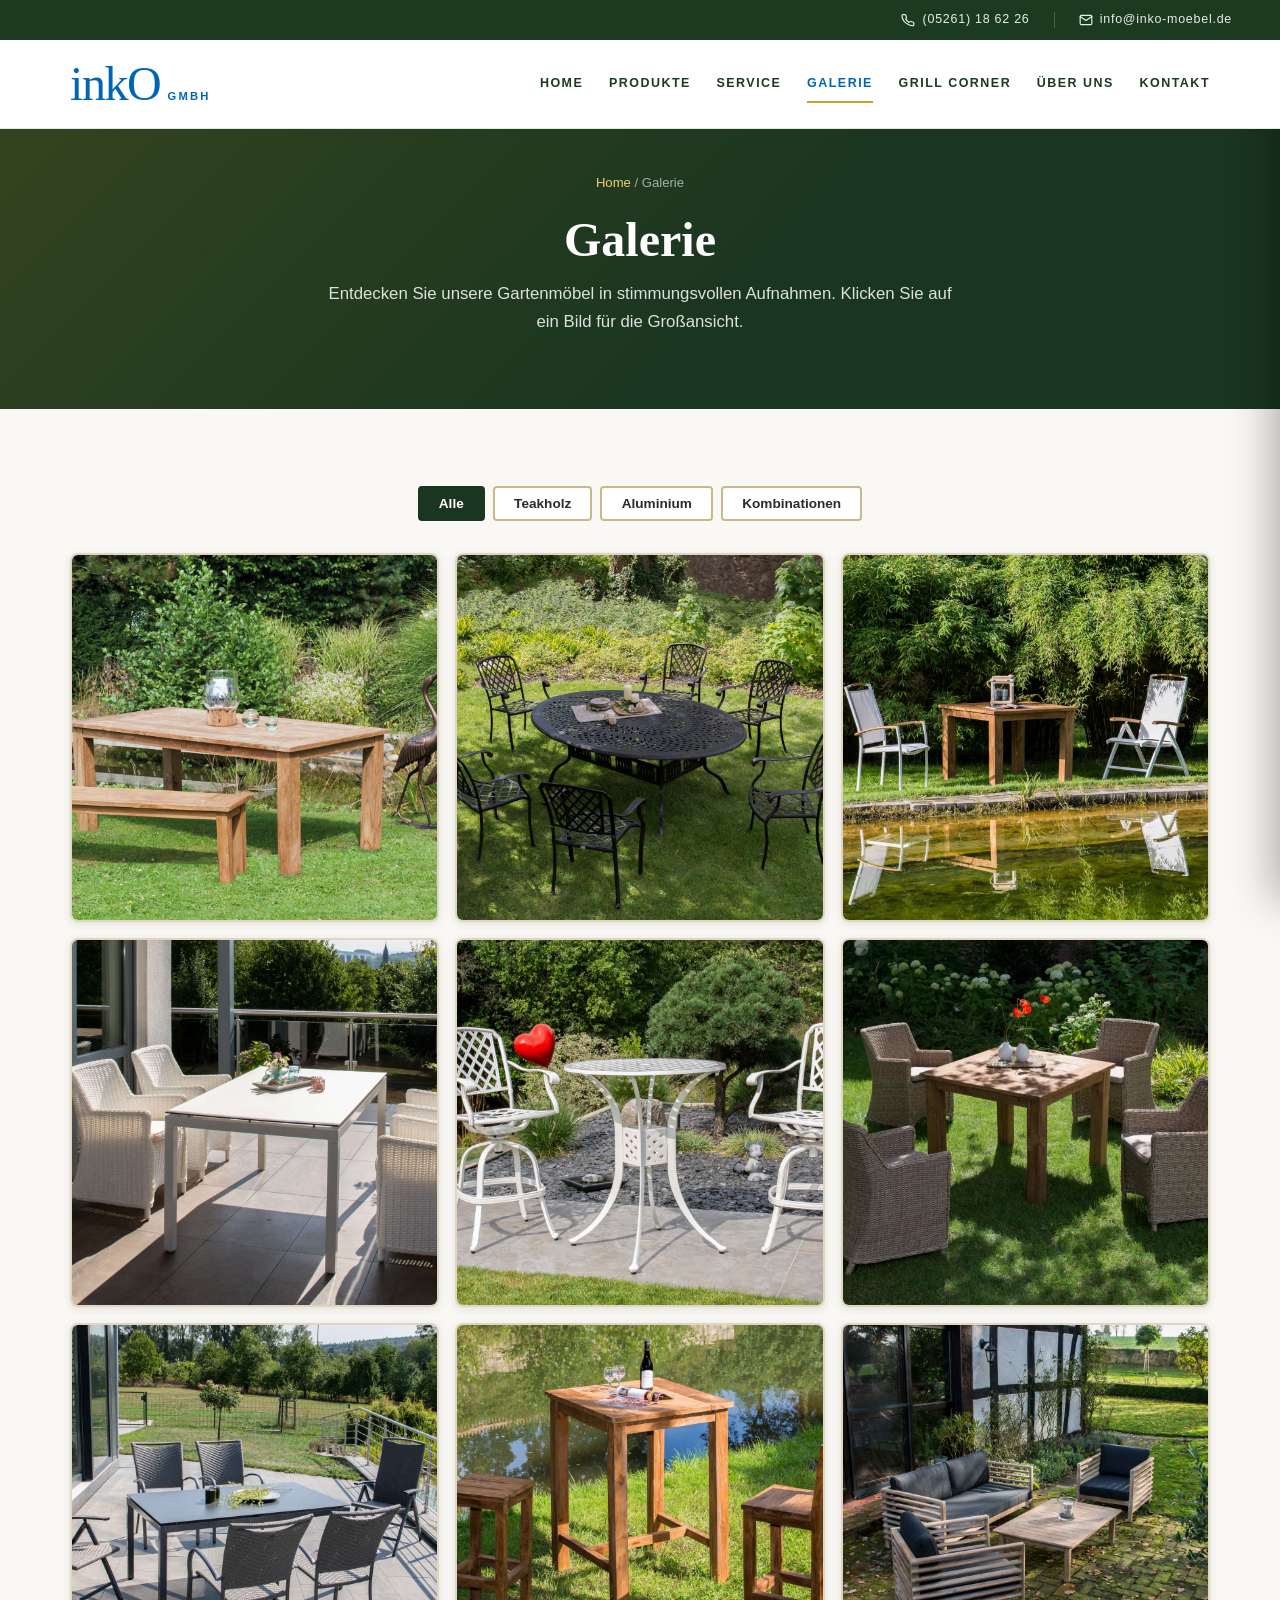
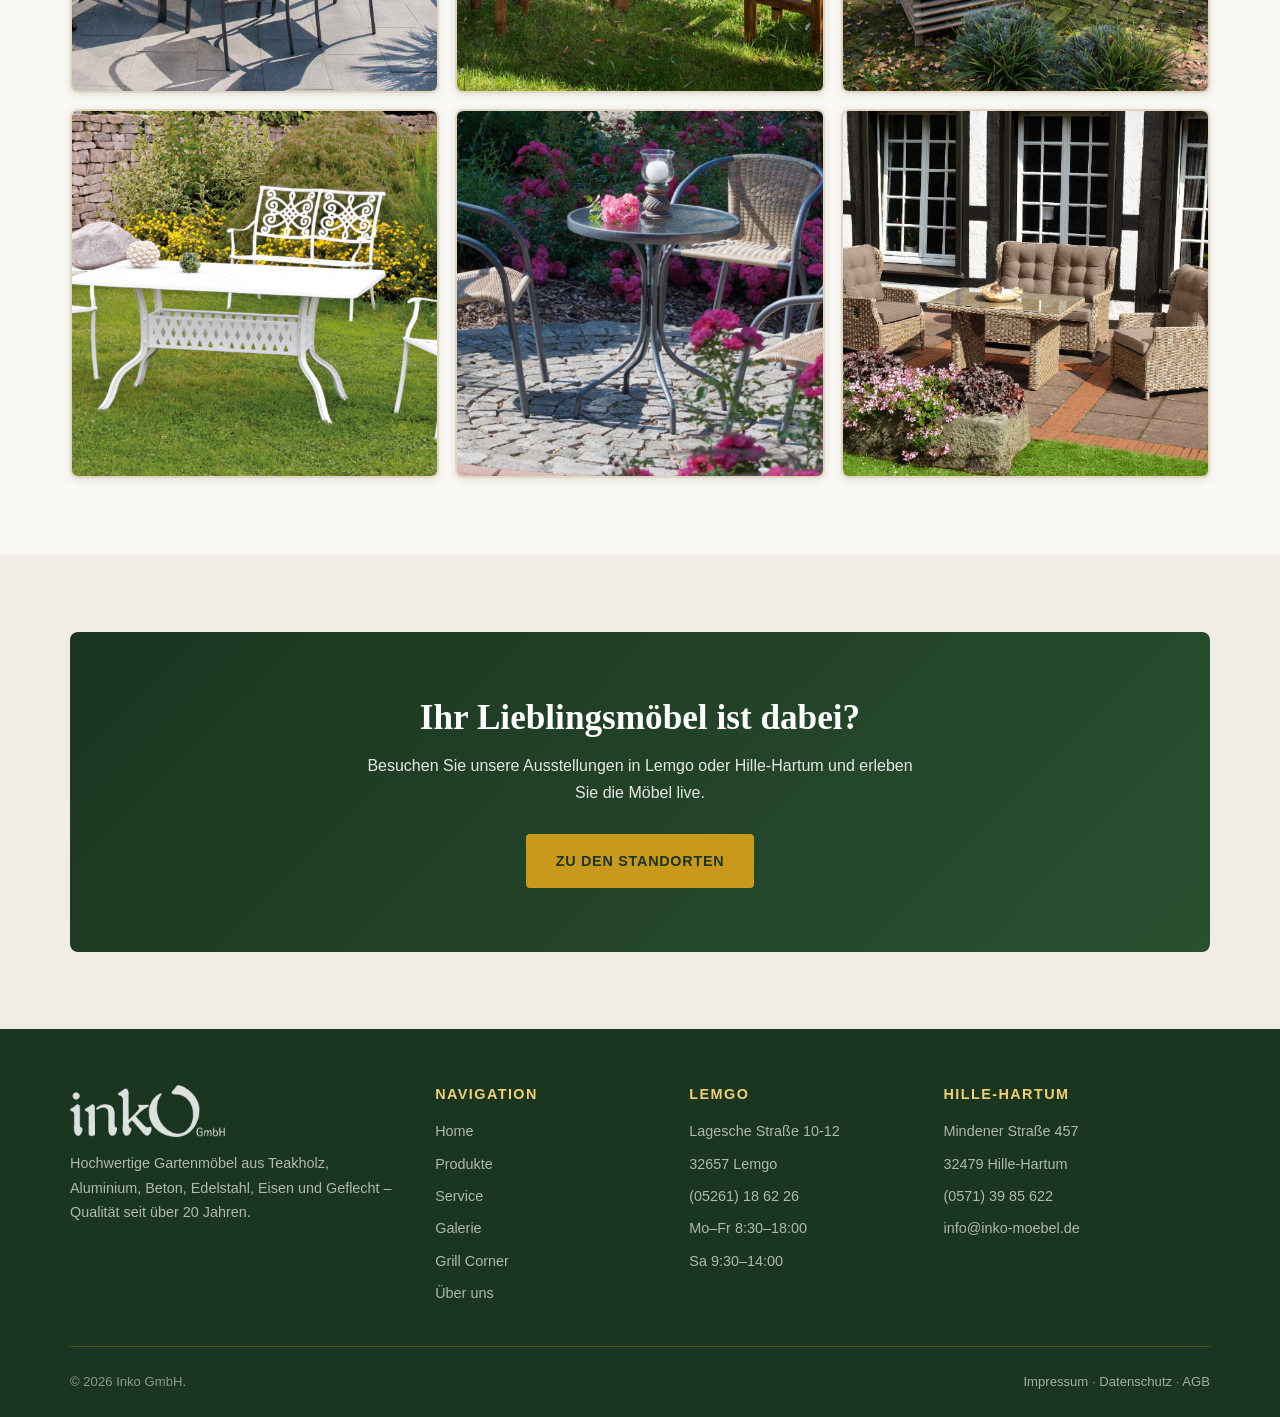
==== commit 9e2132c3: "Neue Navbar (Drawer + Glassmorphism) + Slider-Fortschrittsbalken - Scroll-aware Header: Top-Bar blen" ====
--- a/galerie.html
+++ b/galerie.html
@@ -9,44 +9,68 @@
 </head>
 <body>
 
-  <!-- Top Bar -->
-  <div class="topbar">
-    <div class="container">
-      <div class="topbar__inner">
-        <div class="topbar__left">
-          <span class="topbar__item">📞 <a href="tel:+4952611862 26">(05261) 18 62 26</a></span>
-          <span class="topbar__item">✉ <a href="mailto:info@inko-moebel.de">info@inko-moebel.de</a></span>
-        </div>
-        <div class="topbar__right">
-          <span>Mo–Fr 8:30–18:00 Uhr &nbsp;|&nbsp; Sa 9:30–14:00 Uhr</span>
-        </div>
-      </div>
-    </div>
-  </div>
 
   <!-- Header -->
-  <header class="site-header">
-    <div class="container header__inner">
-      <a href="index.html" class="header__logo"><img src="images/logo.png" alt="inkO GmbH Logo" /></a>
-      <div class="header__tagline"><strong>Qualität seit über 20 Jahren</strong>Einer der größten Gartenmöbelanbieter der Region</div>
+  <header class="site-header" id="site-header">
+    <div class="topbar">
+      <a href="tel:+4952611862 26" class="topbar__link"><svg width="14" height="14" viewBox="0 0 24 24" fill="none" stroke="currentColor" stroke-width="2" stroke-linecap="round" stroke-linejoin="round" aria-hidden="true"><path d="M22 16.92v3a2 2 0 0 1-2.18 2 19.79 19.79 0 0 1-8.63-3.07A19.5 19.5 0 0 1 4.69 13.5a19.79 19.79 0 0 1-3.07-8.67A2 2 0 0 1 3.6 2.68h3a2 2 0 0 1 2 1.72c.127.96.361 1.903.7 2.81a2 2 0 0 1-.45 2.11L7.91 10.09a16 16 0 0 0 6 6l1.27-.95a2 2 0 0 1 2.11-.45c.907.339 1.85.573 2.81.7A2 2 0 0 1 22 17.32z"/></svg> (05261) 18 62 26</a>
+      <span class="topbar__sep"></span>
+      <a href="mailto:info@inko-moebel.de" class="topbar__link"><svg width="14" height="14" viewBox="0 0 24 24" fill="none" stroke="currentColor" stroke-width="2" stroke-linecap="round" stroke-linejoin="round" aria-hidden="true"><path d="M4 4h16c1.1 0 2 .9 2 2v12c0 1.1-.9 2-2 2H4c-1.1 0-2-.9-2-2V6c0-1.1.9-2 2-2z"/><polyline points="22,6 12,13 2,6"/></svg> info@inko-moebel.de</a>
+    </div>
+    <div class="nav-bar">
+      <div class="nav-bar__inner">
+        <a href="index.html" class="nav-logo" aria-label="Inko GmbH – Startseite">
+          <span class="nav-logo__text">ink<strong>O</strong></span>
+          <span class="nav-logo__gmbh">GmbH</span>
+        </a>
+        <nav class="nav-links" aria-label="Hauptnavigation">
+        <a href="index.html" class="nav-link">HOME</a>
+        <a href="produkte.html" class="nav-link">PRODUKTE</a>
+        <a href="service.html" class="nav-link">SERVICE</a>
+        <a href="galerie.html" class="nav-link is-active">GALERIE</a>
+        <a href="grillcorner.html" class="nav-link">GRILL CORNER</a>
+        <a href="ueber-uns.html" class="nav-link">ÜBER UNS</a>
+        <a href="kontakt.html" class="nav-link">KONTAKT</a>
+        </nav>
+        <button class="nav-toggle" id="nav-toggle" aria-label="Menü öffnen" aria-expanded="false">
+          <span class="nav-toggle__bar"></span>
+          <span class="nav-toggle__bar"></span>
+          <span class="nav-toggle__bar"></span>
+        </button>
+      </div>
     </div>
   </header>
 
-  <!-- Navigation -->
-  <nav class="main-nav" aria-label="Hauptnavigation">
-    <div class="container nav__inner">
-      <button class="nav__toggle" aria-label="Menü öffnen" aria-expanded="false"><span></span><span></span><span></span></button>
-      <ul class="nav__menu">
-        <li><a class="nav__link" href="index.html">Home</a></li>
-        <li><a class="nav__link" href="produkte.html">Produkte</a></li>
-        <li><a class="nav__link" href="service.html">Service</a></li>
-        <li><a class="nav__link is-active" href="galerie.html">Galerie</a></li>
-        <li><a class="nav__link" href="grillcorner.html">Grill Corner</a></li>
-        <li><a class="nav__link" href="ueber-uns.html">Über uns</a></li>
-        <li><a class="nav__link" href="kontakt.html">Kontakt</a></li>
-      </ul>
-    </div>
-  </nav>
+  <!-- Mobile Drawer Backdrop -->
+  <div class="nav-backdrop" id="nav-backdrop"></div>
+
+  <!-- Mobile Drawer -->
+  <aside class="nav-drawer" id="nav-drawer" aria-label="Mobile Navigation">
+    <nav class="nav-drawer__links">
+      <a href="index.html" class="nav-drawer__link">HOME <svg width="20" height="20" viewBox="0 0 24 24" fill="none" stroke="currentColor" stroke-width="2" stroke-linecap="round" stroke-linejoin="round" aria-hidden="true"><polyline points="9 18 15 12 9 6"/></svg></a>
+      <a href="produkte.html" class="nav-drawer__link">PRODUKTE <svg width="20" height="20" viewBox="0 0 24 24" fill="none" stroke="currentColor" stroke-width="2" stroke-linecap="round" stroke-linejoin="round" aria-hidden="true"><polyline points="9 18 15 12 9 6"/></svg></a>
+      <a href="service.html" class="nav-drawer__link">SERVICE <svg width="20" height="20" viewBox="0 0 24 24" fill="none" stroke="currentColor" stroke-width="2" stroke-linecap="round" stroke-linejoin="round" aria-hidden="true"><polyline points="9 18 15 12 9 6"/></svg></a>
+      <a href="galerie.html" class="nav-drawer__link is-active">GALERIE <svg width="20" height="20" viewBox="0 0 24 24" fill="none" stroke="currentColor" stroke-width="2" stroke-linecap="round" stroke-linejoin="round" aria-hidden="true"><polyline points="9 18 15 12 9 6"/></svg></a>
+      <a href="grillcorner.html" class="nav-drawer__link">GRILL CORNER <svg width="20" height="20" viewBox="0 0 24 24" fill="none" stroke="currentColor" stroke-width="2" stroke-linecap="round" stroke-linejoin="round" aria-hidden="true"><polyline points="9 18 15 12 9 6"/></svg></a>
+      <a href="ueber-uns.html" class="nav-drawer__link">ÜBER UNS <svg width="20" height="20" viewBox="0 0 24 24" fill="none" stroke="currentColor" stroke-width="2" stroke-linecap="round" stroke-linejoin="round" aria-hidden="true"><polyline points="9 18 15 12 9 6"/></svg></a>
+      <a href="kontakt.html" class="nav-drawer__link">KONTAKT <svg width="20" height="20" viewBox="0 0 24 24" fill="none" stroke="currentColor" stroke-width="2" stroke-linecap="round" stroke-linejoin="round" aria-hidden="true"><polyline points="9 18 15 12 9 6"/></svg></a>
+    </nav>
+    <div class="nav-drawer__contact">
+      <div class="nav-drawer__contact-card">
+        <p class="nav-drawer__contact-label">Direkter Kontakt</p>
+        <a href="tel:+4952611862 26" class="nav-drawer__contact-link">
+          <span class="nav-drawer__contact-icon"><svg width="14" height="14" viewBox="0 0 24 24" fill="none" stroke="currentColor" stroke-width="2" stroke-linecap="round" stroke-linejoin="round" aria-hidden="true"><path d="M22 16.92v3a2 2 0 0 1-2.18 2 19.79 19.79 0 0 1-8.63-3.07A19.5 19.5 0 0 1 4.69 13.5a19.79 19.79 0 0 1-3.07-8.67A2 2 0 0 1 3.6 2.68h3a2 2 0 0 1 2 1.72c.127.96.361 1.903.7 2.81a2 2 0 0 1-.45 2.11L7.91 10.09a16 16 0 0 0 6 6l1.27-.95a2 2 0 0 1 2.11-.45c.907.339 1.85.573 2.81.7A2 2 0 0 1 22 17.32z"/></svg></span>
+          (05261) 18 62 26
+        </a>
+        <a href="mailto:info@inko-moebel.de" class="nav-drawer__contact-link">
+          <span class="nav-drawer__contact-icon"><svg width="14" height="14" viewBox="0 0 24 24" fill="none" stroke="currentColor" stroke-width="2" stroke-linecap="round" stroke-linejoin="round" aria-hidden="true"><path d="M4 4h16c1.1 0 2 .9 2 2v12c0 1.1-.9 2-2 2H4c-1.1 0-2-.9-2-2V6c0-1.1.9-2 2-2z"/><polyline points="22,6 12,13 2,6"/></svg></span>
+          info@inko-moebel.de
+        </a>
+      </div>
+    </div>
+  </aside>
+
+  <div class="header-spacer"></div>
 
   <main>
     <!-- Page Hero -->
--- a/css/style.css
+++ b/css/style.css
@@ -57,103 +57,243 @@
 .section--green { background: var(--light-green); }
 .section--dark { background: var(--nav-green); color: var(--white); }
 
-/* ---------- Top Bar ---------- */
+/* ==========================================================
+   Neue Navbar (scroll-aware, Drawer auf Mobile)
+   ========================================================== */
+
+/* Platz für den fixed Header */
+body { padding-top: 0; }
+
+.site-header {
+  position: fixed;
+  top: 0; left: 0; right: 0;
+  z-index: 1000;
+  background: var(--white);
+  transition: background 0.5s ease, box-shadow 0.5s ease, border-color 0.5s ease;
+}
+.site-header.is-scrolled {
+  background: rgba(255,255,255,0.88);
+  backdrop-filter: blur(12px);
+  -webkit-backdrop-filter: blur(12px);
+  box-shadow: 0 8px 30px rgba(0,0,0,0.06);
+}
+
+/* Top Bar */
 .topbar {
-  background: var(--nav-green);
-  color: rgba(255,255,255,0.85);
-  font-size: 0.82rem;
-  padding: 0.45rem 0;
-  border-bottom: 1px solid rgba(200,153,26,0.3);
-}
-.topbar__inner {
-  display: flex;
-  flex-wrap: wrap;
-  justify-content: space-between;
-  align-items: center;
-  gap: 0.5rem;
-}
-.topbar a { color: rgba(255,255,255,0.85); }
-.topbar a:hover { color: var(--gold-light); }
-.topbar__left, .topbar__right { display: flex; align-items: center; gap: 1.25rem; }
-.topbar__item { display: flex; align-items: center; gap: 0.35rem; }
-
-/* ---------- Header / Logo ---------- */
-.site-header {
-  background: var(--white);
-  border-bottom: 3px solid var(--nav-green);
-  padding: 0.9rem 0;
-}
-.header__inner {
+  background: #1b3a20;
+  color: rgba(255,255,255,0.9);
+  font-size: 0.78rem;
+  letter-spacing: 0.06em;
+  overflow: hidden;
+  height: 40px;
+  transition: height 0.5s ease, opacity 0.5s ease;
+  display: flex; align-items: center; justify-content: flex-end;
+  padding-inline: clamp(1rem, 5vw, 3rem);
+  gap: 1.5rem;
+}
+.site-header.is-scrolled .topbar { height: 0; opacity: 0; }
+.topbar__link {
+  display: inline-flex; align-items: center; gap: 0.45rem;
+  color: rgba(255,255,255,0.9);
+  transition: color 0.3s ease;
+}
+.topbar__link:hover { color: #f0d070; }
+.topbar__sep { width: 1px; height: 16px; background: rgba(255,255,255,0.2); }
+
+/* Nav Bar */
+.nav-bar {
+  border-bottom: 1px solid rgba(26,53,32,0.12);
+  transition: border-color 0.5s ease;
+}
+.site-header.is-scrolled .nav-bar { border-color: rgba(26,53,32,0.06); }
+.nav-bar__inner {
+  max-width: var(--max-width);
+  margin-inline: auto;
+  padding-inline: 1.25rem;
   display: flex;
   align-items: center;
   justify-content: space-between;
-  gap: 1rem;
-}
-.header__logo img {
-  height: 64px;
-  width: auto;
-}
-.header__tagline {
+  padding-block: 1.25rem;
+  transition: padding-block 0.5s ease;
+}
+.site-header.is-scrolled .nav-bar__inner { padding-block: 0.85rem; }
+
+/* Logo */
+.nav-logo {
+  display: flex;
+  align-items: baseline;
+  gap: 0.15rem;
+  text-decoration: none;
+  position: relative;
+  z-index: 60;
+}
+.nav-logo__text {
+  font-size: clamp(2.4rem, 5vw, 3rem);
+  font-weight: 300;
+  color: #0066b3;
+  letter-spacing: -0.03em;
   font-family: var(--font-head);
-  font-style: italic;
-  color: var(--text-light);
-  font-size: 1rem;
-  text-align: right;
-}
-.header__tagline strong { display: block; font-size: 1.2rem; color: var(--nav-green); }
-
-/* ---------- Navigation ---------- */
-.main-nav {
-  background: var(--nav-green);
-  position: sticky;
-  top: 0;
-  z-index: 1000;
-}
-.nav__inner {
+  line-height: 1;
+}
+.nav-logo__text strong { font-weight: 400; }
+.nav-logo__gmbh {
+  font-size: 0.7rem;
+  font-weight: 700;
+  color: #0066b3;
+  letter-spacing: 0.2em;
+  text-transform: uppercase;
+  margin-left: 0.3rem;
+}
+
+/* Desktop Links */
+.nav-links {
   display: flex;
   align-items: center;
-}
-.nav__menu {
-  display: flex;
-  list-style: none;
-  flex: 1;
-}
-.nav__link {
-  display: block;
-  padding: 1rem 1.15rem;
-  font-size: 0.88rem;
+  gap: clamp(0.5rem, 2vw, 2.5rem);
+}
+.nav-link {
+  position: relative;
+  font-size: 0.78rem;
   font-weight: 600;
-  letter-spacing: 0.06em;
+  letter-spacing: 0.12em;
   text-transform: uppercase;
-  color: rgba(255,255,255,0.9);
-  transition: background var(--trans), color var(--trans);
+  color: #1b3a20;
+  padding-block: 0.5rem;
+  transition: color 0.3s ease;
   white-space: nowrap;
 }
-.nav__link:hover,
-.nav__link.is-active {
-  background: rgba(200,153,26,0.25);
-  color: var(--gold-light);
-}
-.nav__link.is-active { border-bottom: 3px solid var(--gold); }
-
-.nav__toggle {
+.nav-link::after {
+  content: '';
+  position: absolute;
+  bottom: 0; left: 50%; right: 50%;
+  height: 2px;
+  background: #cba032;
+  transition: left 0.3s ease, right 0.3s ease;
+}
+.nav-link:hover,
+.nav-link.is-active { color: #0066b3; }
+.nav-link:hover::after,
+.nav-link.is-active::after { left: 0; right: 0; }
+
+/* Mobile Toggle */
+.nav-toggle {
   display: none;
-  flex-direction: column;
-  justify-content: center;
-  gap: 5px;
+  position: relative;
+  z-index: 60;
   width: 44px; height: 44px;
-  background: transparent;
+  background: none;
   border: none;
   cursor: pointer;
-}
-.nav__toggle span {
-  display: block; width: 24px; height: 2px;
-  background: var(--white); border-radius: 2px;
-  transition: transform var(--trans), opacity var(--trans);
-}
-.nav__toggle.is-open span:nth-child(1) { transform: translateY(7px) rotate(45deg); }
-.nav__toggle.is-open span:nth-child(2) { opacity: 0; }
-.nav__toggle.is-open span:nth-child(3) { transform: translateY(-7px) rotate(-45deg); }
+  padding: 0.5rem;
+  color: #1b3a20;
+  transition: color 0.3s ease;
+}
+.nav-toggle:hover { color: #0066b3; }
+.nav-toggle__bar {
+  display: block;
+  width: 24px; height: 2px;
+  background: currentColor;
+  border-radius: 2px;
+  position: absolute;
+  left: 50%; transform: translateX(-50%);
+  transition: all 0.3s ease;
+}
+.nav-toggle__bar:nth-child(1) { top: calc(50% - 7px); }
+.nav-toggle__bar:nth-child(2) { top: 50%; transform: translateX(-50%) translateY(-50%); }
+.nav-toggle__bar:nth-child(3) { top: calc(50% + 5px); }
+.nav-toggle.is-open .nav-toggle__bar:nth-child(1) { top: 50%; transform: translateX(-50%) translateY(-50%) rotate(45deg); }
+.nav-toggle.is-open .nav-toggle__bar:nth-child(2) { opacity: 0; transform: translateX(calc(-50% + 12px)) translateY(-50%); }
+.nav-toggle.is-open .nav-toggle__bar:nth-child(3) { top: 50%; transform: translateX(-50%) translateY(-50%) rotate(-45deg); }
+
+/* Backdrop */
+.nav-backdrop {
+  display: none;
+  position: fixed; inset: 0;
+  background: rgba(0,0,0,0.4);
+  backdrop-filter: blur(3px);
+  z-index: 40;
+  opacity: 0;
+  transition: opacity 0.5s ease;
+}
+.nav-backdrop.is-open { opacity: 1; }
+
+/* Drawer */
+.nav-drawer {
+  position: fixed;
+  top: 0; right: 0;
+  height: 100dvh;
+  width: min(85%, 400px);
+  background: #1b3a20;
+  z-index: 50;
+  display: flex;
+  flex-direction: column;
+  transform: translateX(100%);
+  transition: transform 0.5s cubic-bezier(0.16, 1, 0.3, 1);
+  box-shadow: -8px 0 40px rgba(0,0,0,0.3);
+}
+.nav-drawer.is-open { transform: translateX(0); }
+
+.nav-drawer__links {
+  flex: 1;
+  overflow-y: auto;
+  padding: 7rem 1.5rem 2rem;
+}
+.nav-drawer__link {
+  display: flex;
+  align-items: center;
+  justify-content: space-between;
+  padding: 1rem 0;
+  border-bottom: 1px solid rgba(255,255,255,0.1);
+  color: rgba(255,255,255,0.88);
+  font-size: 1.1rem;
+  font-weight: 500;
+  letter-spacing: 0.12em;
+  text-transform: uppercase;
+  transition: color 0.3s ease;
+}
+.nav-drawer__link:hover { color: var(--white); }
+.nav-drawer__link svg { color: rgba(255,255,255,0.3); transition: color 0.3s ease, transform 0.3s ease; }
+.nav-drawer__link:hover svg { color: #cba032; transform: translateX(4px); }
+
+.nav-drawer__contact {
+  padding: 1.5rem;
+  background: #142c18;
+}
+.nav-drawer__contact-card {
+  background: rgba(255,255,255,0.05);
+  border: 1px solid rgba(255,255,255,0.1);
+  border-radius: 12px;
+  padding: 1.25rem;
+}
+.nav-drawer__contact-label {
+  font-size: 0.72rem;
+  font-weight: 700;
+  letter-spacing: 0.2em;
+  text-transform: uppercase;
+  color: #cba032;
+  margin-bottom: 1rem;
+}
+.nav-drawer__contact-link {
+  display: flex;
+  align-items: center;
+  gap: 0.75rem;
+  color: rgba(255,255,255,0.88);
+  font-size: 0.9rem;
+  margin-bottom: 0.75rem;
+  transition: color 0.3s ease;
+}
+.nav-drawer__contact-link:last-child { margin-bottom: 0; }
+.nav-drawer__contact-link:hover { color: var(--white); }
+.nav-drawer__contact-icon {
+  width: 32px; height: 32px;
+  border-radius: 50%;
+  background: rgba(255,255,255,0.1);
+  display: flex; align-items: center; justify-content: center;
+  flex-shrink: 0;
+}
+
+/* Header Spacer (height of fixed header) */
+.header-spacer { height: 100px; transition: height 0.5s ease; }
 
 /* ---------- Hero ---------- */
 .hero {
@@ -317,11 +457,94 @@
   padding: 1.75rem 1.5rem;
   box-shadow: 0 2px 10px var(--shadow);
   transition: transform var(--trans), box-shadow var(--trans);
+  height: 100%;
 }
 .feature-box:hover { transform: translateY(-4px); box-shadow: 0 8px 24px var(--shadow-md); }
-.feature-box__icon { font-size: 2.2rem; margin-bottom: 0.9rem; }
 .feature-box h3 { color: var(--nav-green); margin-bottom: 0.5rem; }
 .feature-box p { color: var(--text-mid); font-size: 0.95rem; }
+.feature-box__step {
+  display: inline-flex; align-items: center; justify-content: center;
+  width: 36px; height: 36px;
+  background: var(--nav-green); color: var(--white);
+  border-radius: 50%; font-weight: 700; font-size: 1rem;
+  margin-bottom: 0.9rem;
+}
+
+/* ---------- Slider ---------- */
+.slider-wrap {
+  position: relative;
+  display: flex;
+  align-items: center;
+  gap: 0.75rem;
+}
+.slider-viewport {
+  overflow: hidden;
+  flex: 1;
+  border-radius: var(--radius-md);
+}
+.slider-track {
+  display: flex;
+  transition: transform 0.4s cubic-bezier(0.25, 0.46, 0.45, 0.94);
+  will-change: transform;
+}
+.slider-slide {
+  flex: 0 0 calc(100% / 3);
+  padding: 0 0.5rem;
+  box-sizing: border-box;
+}
+.slider-btn {
+  flex-shrink: 0;
+  width: 44px; height: 44px;
+  border-radius: 50%;
+  border: 2px solid var(--nav-green);
+  background: var(--white);
+  color: var(--nav-green);
+  font-size: 1.2rem;
+  font-weight: 700;
+  cursor: pointer;
+  transition: background var(--trans), color var(--trans);
+  display: flex; align-items: center; justify-content: center;
+  box-shadow: 0 2px 8px var(--shadow);
+}
+.slider-btn:hover {
+  background: var(--nav-green);
+  color: var(--white);
+}
+.slider-btn:disabled {
+  opacity: 0.35;
+  cursor: default;
+}
+.slider-btn:disabled:hover {
+  background: var(--white);
+  color: var(--nav-green);
+}
+.slider-dots { display: none; }
+
+/* Slider Progress Bar */
+.slider-progress {
+  position: relative;
+  height: 4px;
+  background: var(--border-light);
+  border-radius: 4px;
+  margin-top: 1.5rem;
+  overflow: hidden;
+}
+.slider-progress-fill {
+  position: absolute;
+  top: 0; left: 0;
+  height: 100%;
+  background: var(--nav-green);
+  border-radius: 4px;
+  transition: left 0.4s cubic-bezier(0.25, 0.46, 0.45, 0.94), width 0.3s ease;
+}
+
+@media (max-width: 820px) {
+  .slider-slide { flex: 0 0 calc(100% / 2); }
+}
+@media (max-width: 500px) {
+  .slider-slide { flex: 0 0 100%; }
+  .slider-btn { width: 36px; height: 36px; font-size: 1rem; }
+}
 
 /* ---------- Split Section ---------- */
 .split {
@@ -530,21 +753,13 @@
   .footer__top { grid-template-columns: 1fr 1fr; }
   .grid--4 { grid-template-columns: repeat(2,1fr); }
 }
+@media (max-width: 1024px) {
+  .nav-links { display: none; }
+  .nav-toggle { display: flex; }
+  .nav-backdrop { display: block; pointer-events: none; }
+  .nav-backdrop.is-open { pointer-events: auto; }
+}
 @media (max-width: 820px) {
-  .nav__menu {
-    position: fixed; inset: auto 0 auto 0;
-    top: 0; /* set by JS or CSS */
-    flex-direction: column;
-    background: var(--nav-green);
-    border-top: 1px solid rgba(255,255,255,0.1);
-    transform: translateY(-110%);
-    transition: transform var(--trans);
-    padding-bottom: 0.5rem;
-  }
-  .nav__menu.is-open { transform: translateY(0); }
-  .nav__link { border-bottom: 1px solid rgba(255,255,255,0.07); padding: 0.9rem 1.5rem; }
-  .nav__link.is-active { border-bottom: 1px solid rgba(255,255,255,0.07); border-left: 4px solid var(--gold); }
-  .nav__toggle { display: flex; margin-left: auto; }
   .split { grid-template-columns: 1fr; }
   .split__img { order: -1; }
   .contact-grid { grid-template-columns: 1fr; }
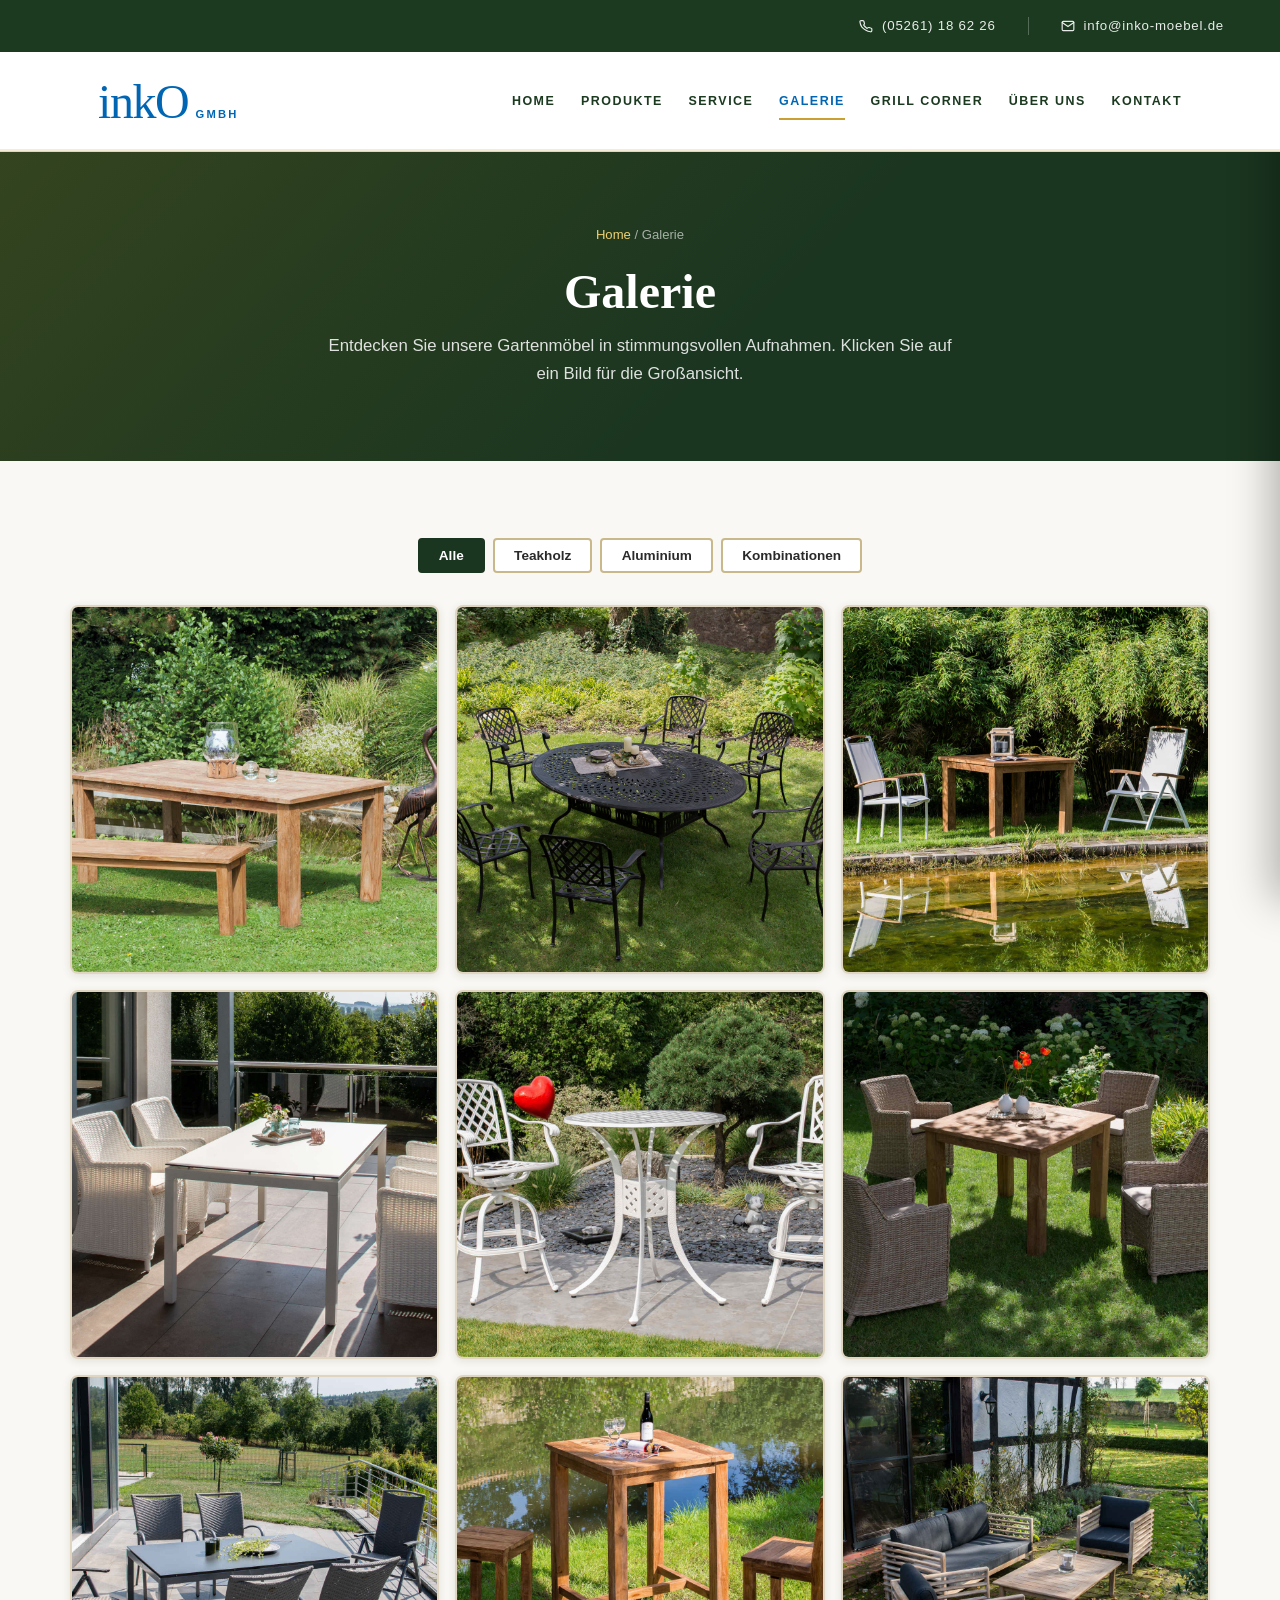
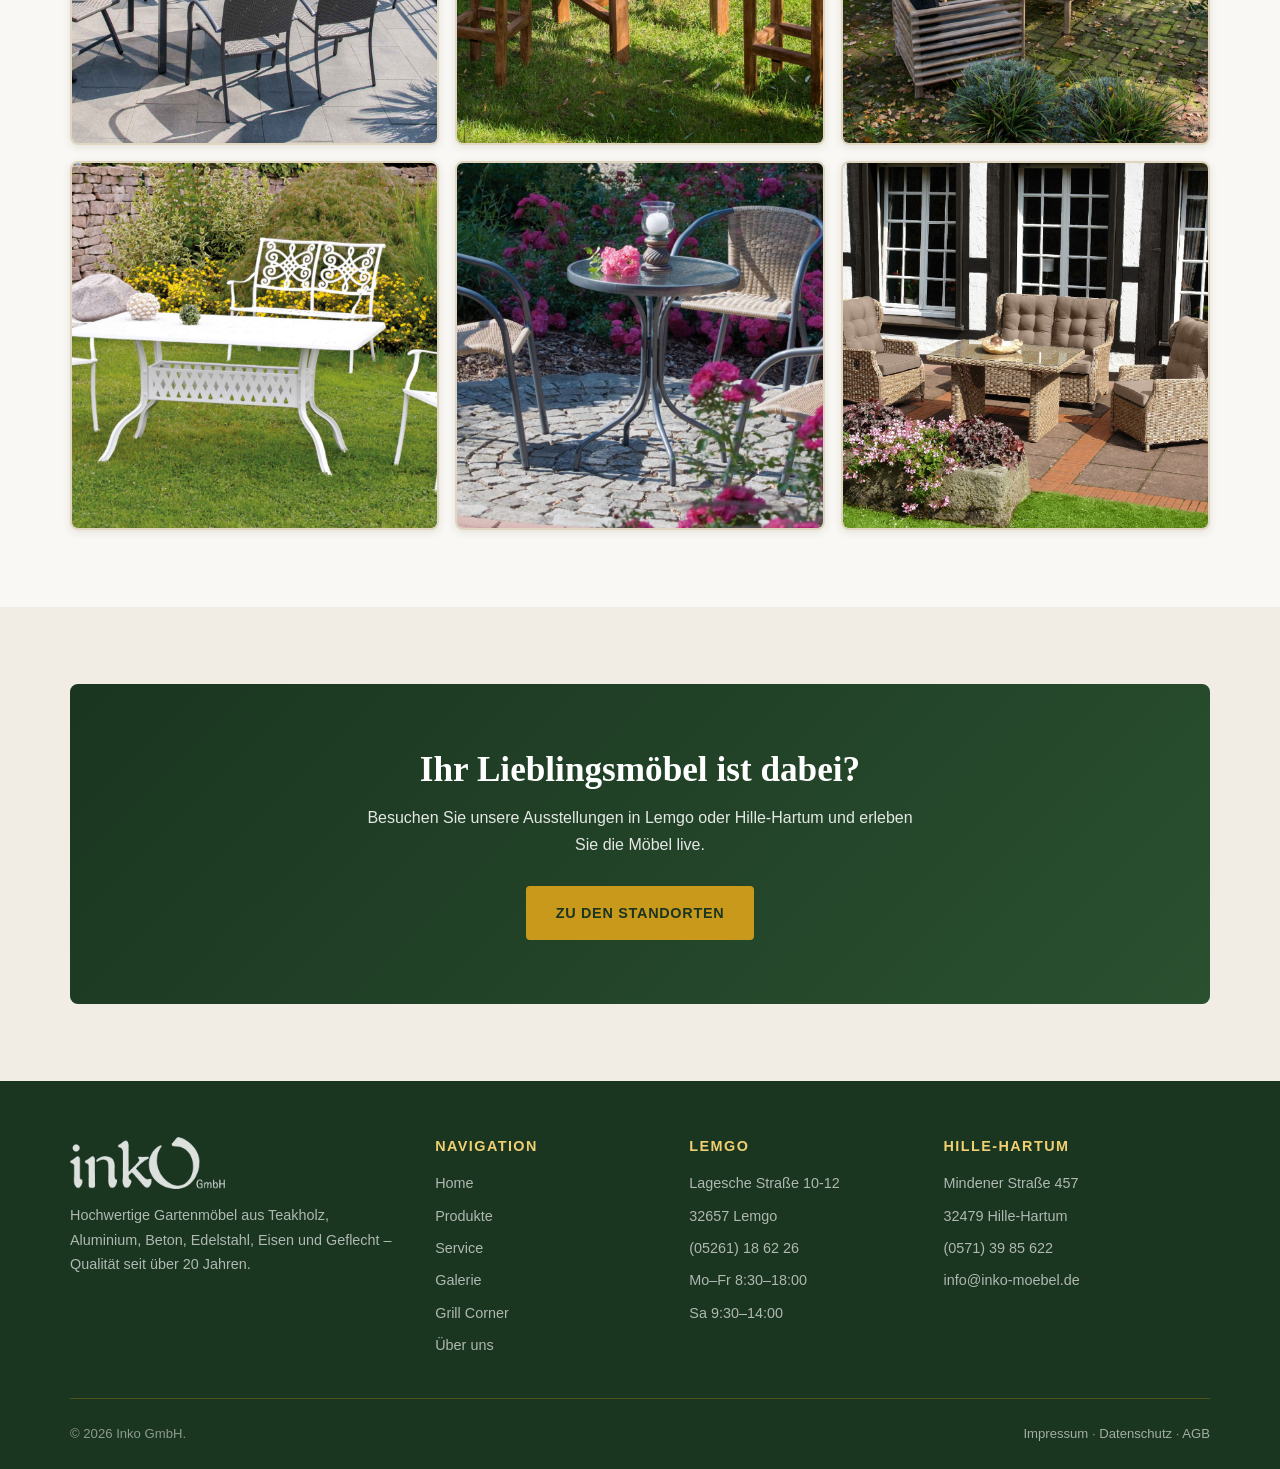
==== commit 55394fe2: "Add page scroll indicator, parallax backgrounds, and per-section animations - Page progress bar (gra" ====
--- a/galerie.html
+++ b/galerie.html
@@ -39,6 +39,7 @@
         </button>
       </div>
     </div>
+    <div class="page-progress"><div class="page-progress-fill"></div></div>
   </header>
 
   <!-- Mobile Drawer Backdrop -->
--- a/css/style.css
+++ b/css/style.css
@@ -78,27 +78,44 @@
   box-shadow: 0 8px 30px rgba(0,0,0,0.06);
 }
 
+/* Page Scroll Progress Bar */
+.page-progress {
+  position: absolute;
+  bottom: 0; left: 0; right: 0;
+  height: 3px;
+  background: rgba(203,160,50,0.2);
+  z-index: 10;
+}
+.page-progress-fill {
+  height: 100%;
+  background: linear-gradient(90deg, #1b3a20, #cba032);
+  width: 0%;
+  transition: width 0.1s linear;
+  border-radius: 0 2px 2px 0;
+}
+
 /* Top Bar */
 .topbar {
   background: #1b3a20;
   color: rgba(255,255,255,0.9);
-  font-size: 0.78rem;
+  font-size: 0.82rem;
   letter-spacing: 0.06em;
   overflow: hidden;
-  height: 40px;
+  height: 52px;
   transition: height 0.5s ease, opacity 0.5s ease;
   display: flex; align-items: center; justify-content: flex-end;
-  padding-inline: clamp(1rem, 5vw, 3rem);
-  gap: 1.5rem;
+  padding-inline: clamp(1.5rem, 5vw, 3.5rem);
+  gap: 2rem;
 }
 .site-header.is-scrolled .topbar { height: 0; opacity: 0; }
 .topbar__link {
-  display: inline-flex; align-items: center; gap: 0.45rem;
+  display: inline-flex; align-items: center; gap: 0.55rem;
   color: rgba(255,255,255,0.9);
   transition: color 0.3s ease;
+  font-size: 0.83rem;
 }
 .topbar__link:hover { color: #f0d070; }
-.topbar__sep { width: 1px; height: 16px; background: rgba(255,255,255,0.2); }
+.topbar__sep { width: 1px; height: 18px; background: rgba(255,255,255,0.25); }
 
 /* Nav Bar */
 .nav-bar {
@@ -109,14 +126,14 @@
 .nav-bar__inner {
   max-width: var(--max-width);
   margin-inline: auto;
-  padding-inline: 1.25rem;
+  padding-inline: clamp(1.5rem, 4vw, 3rem);
   display: flex;
   align-items: center;
   justify-content: space-between;
-  padding-block: 1.25rem;
+  padding-block: 1.6rem;
   transition: padding-block 0.5s ease;
 }
-.site-header.is-scrolled .nav-bar__inner { padding-block: 0.85rem; }
+.site-header.is-scrolled .nav-bar__inner { padding-block: 1rem; }
 
 /* Logo */
 .nav-logo {
@@ -740,12 +757,49 @@
 .footer__bottom a:hover { color: var(--gold-light); }
 
 /* ---------- Scroll Reveal ---------- */
-.reveal { opacity: 0; transform: translateY(24px); transition: opacity 0.65s ease, transform 0.65s ease; }
-.reveal.is-visible { opacity: 1; transform: none; }
+.reveal         { opacity: 0; transform: translateY(28px);   transition: opacity 0.7s ease, transform 0.7s ease; }
+.reveal-left    { opacity: 0; transform: translateX(-40px);  transition: opacity 0.7s ease, transform 0.7s ease; }
+.reveal-right   { opacity: 0; transform: translateX(40px);   transition: opacity 0.7s ease, transform 0.7s ease; }
+.reveal-scale   { opacity: 0; transform: scale(0.92);        transition: opacity 0.7s ease, transform 0.7s cubic-bezier(0.34,1.56,0.64,1); }
+.reveal-delay-1 { transition-delay: 0.1s; }
+.reveal-delay-2 { transition-delay: 0.2s; }
+.reveal-delay-3 { transition-delay: 0.35s; }
+.reveal.is-visible,
+.reveal-left.is-visible,
+.reveal-right.is-visible,
+.reveal-scale.is-visible { opacity: 1; transform: none; }
+
 @media (prefers-reduced-motion: reduce) {
   html { scroll-behavior: auto; }
-  .reveal { opacity:1; transform:none; transition:none; }
+  .reveal, .reveal-left, .reveal-right, .reveal-scale { opacity:1; transform:none; transition:none; }
   .btn:hover, .card:hover, .feature-box:hover { transform: none; }
+}
+
+/* ---------- Parallax Sections ---------- */
+.parallax-section {
+  position: relative;
+  overflow: hidden;
+  min-height: 50vh;
+  display: flex;
+  align-items: center;
+}
+.parallax-section__bg {
+  position: absolute;
+  inset: -20% 0;
+  background-size: cover;
+  background-position: center;
+  z-index: 0;
+  will-change: transform;
+}
+.parallax-section__overlay {
+  position: absolute;
+  inset: 0;
+  z-index: 1;
+}
+.parallax-section > .container,
+.parallax-section > .parallax-content {
+  position: relative;
+  z-index: 2;
 }
 
 /* ---------- Responsive ---------- */
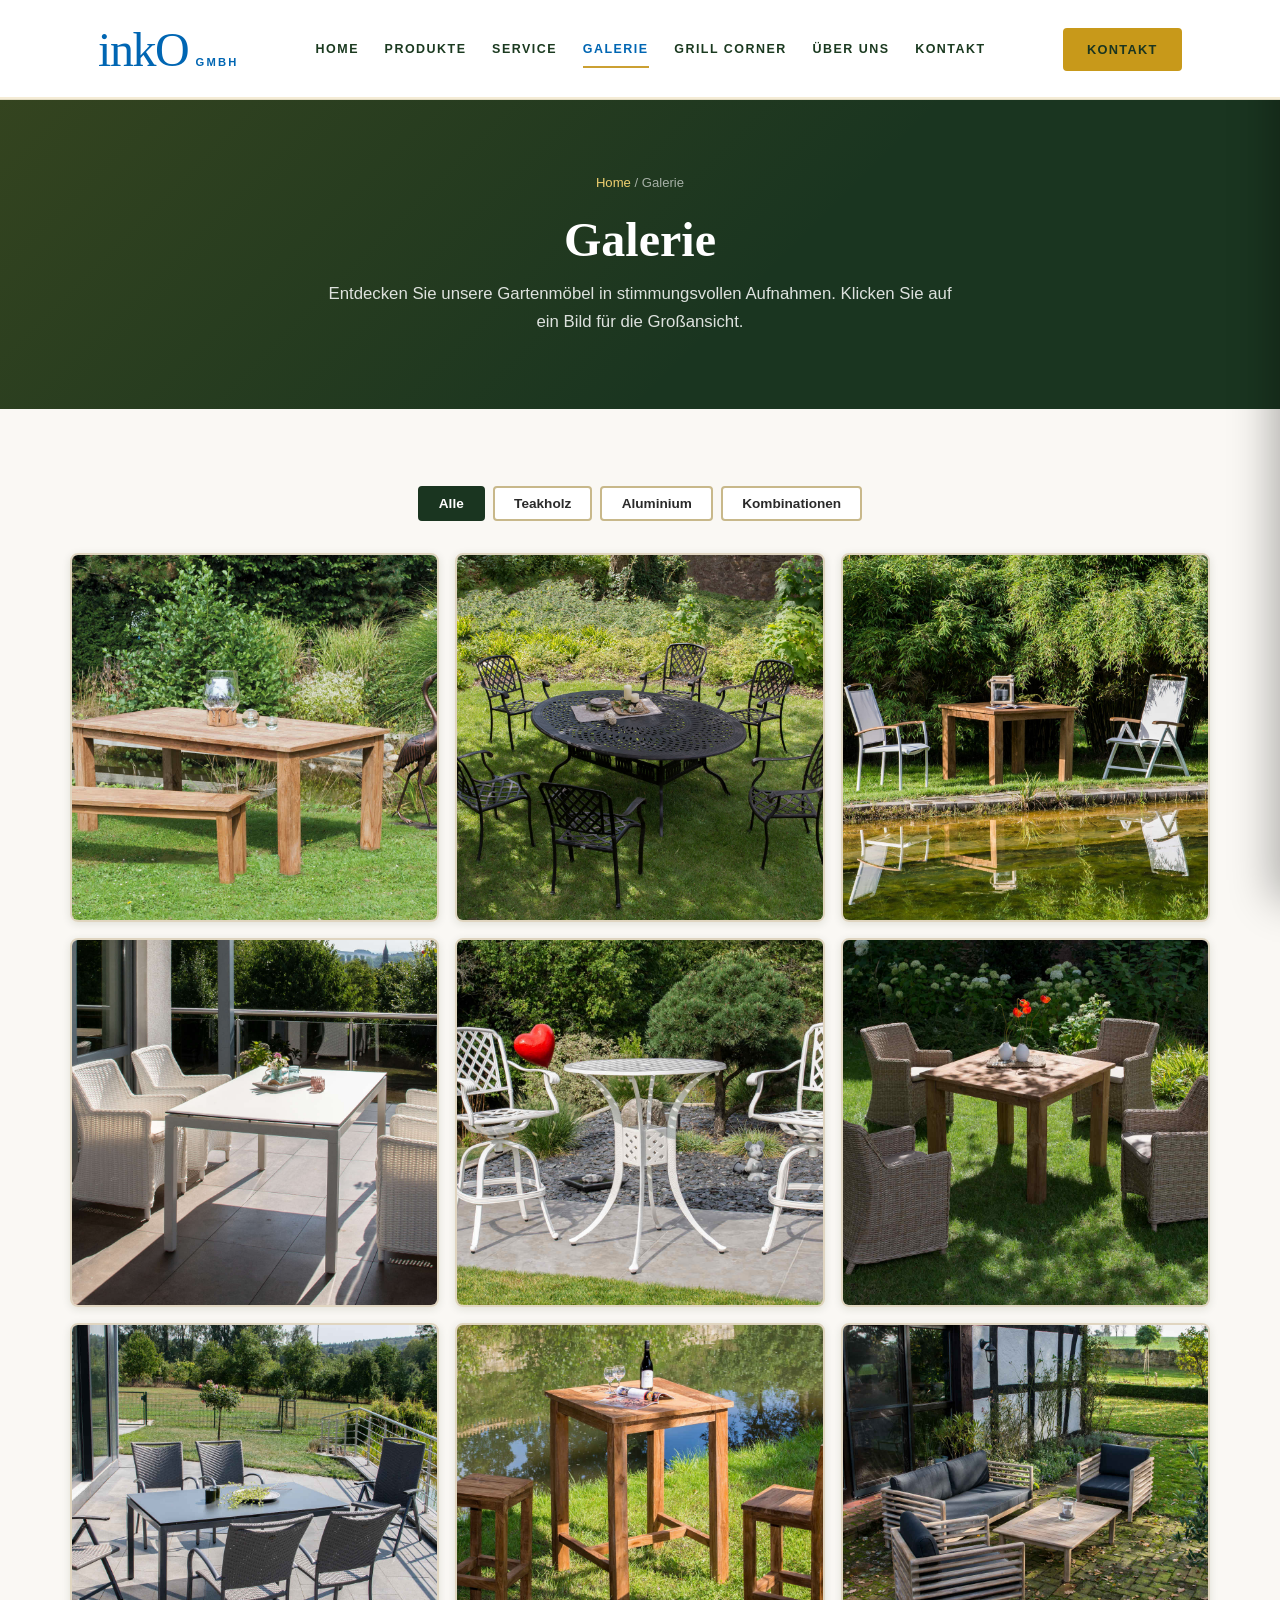
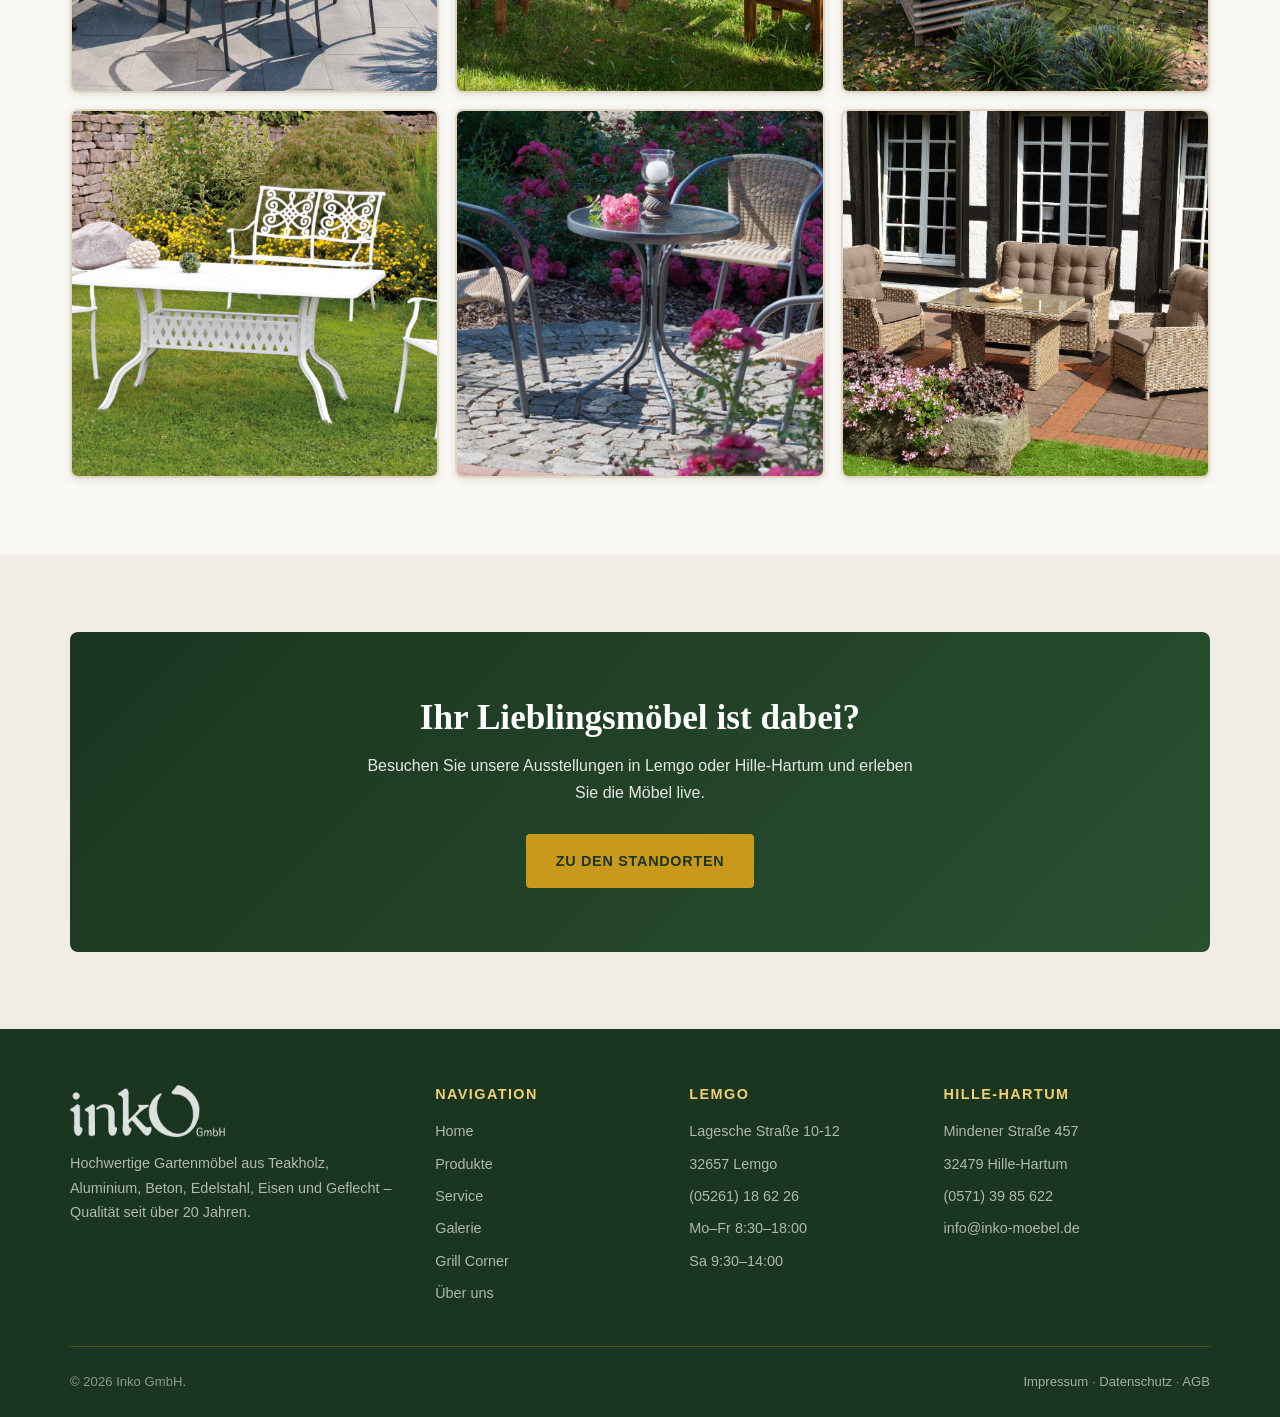
==== commit a0b59082: "Replace topbar with Kontakt CTA button, improve parallax scrolling - Remove topbar (phone/email bar)" ====
--- a/galerie.html
+++ b/galerie.html
@@ -12,11 +12,6 @@
 
   <!-- Header -->
   <header class="site-header" id="site-header">
-    <div class="topbar">
-      <a href="tel:+4952611862 26" class="topbar__link"><svg width="14" height="14" viewBox="0 0 24 24" fill="none" stroke="currentColor" stroke-width="2" stroke-linecap="round" stroke-linejoin="round" aria-hidden="true"><path d="M22 16.92v3a2 2 0 0 1-2.18 2 19.79 19.79 0 0 1-8.63-3.07A19.5 19.5 0 0 1 4.69 13.5a19.79 19.79 0 0 1-3.07-8.67A2 2 0 0 1 3.6 2.68h3a2 2 0 0 1 2 1.72c.127.96.361 1.903.7 2.81a2 2 0 0 1-.45 2.11L7.91 10.09a16 16 0 0 0 6 6l1.27-.95a2 2 0 0 1 2.11-.45c.907.339 1.85.573 2.81.7A2 2 0 0 1 22 17.32z"/></svg> (05261) 18 62 26</a>
-      <span class="topbar__sep"></span>
-      <a href="mailto:info@inko-moebel.de" class="topbar__link"><svg width="14" height="14" viewBox="0 0 24 24" fill="none" stroke="currentColor" stroke-width="2" stroke-linecap="round" stroke-linejoin="round" aria-hidden="true"><path d="M4 4h16c1.1 0 2 .9 2 2v12c0 1.1-.9 2-2 2H4c-1.1 0-2-.9-2-2V6c0-1.1.9-2 2-2z"/><polyline points="22,6 12,13 2,6"/></svg> info@inko-moebel.de</a>
-    </div>
     <div class="nav-bar">
       <div class="nav-bar__inner">
         <a href="index.html" class="nav-logo" aria-label="Inko GmbH – Startseite">
@@ -32,6 +27,7 @@
         <a href="ueber-uns.html" class="nav-link">ÜBER UNS</a>
         <a href="kontakt.html" class="nav-link">KONTAKT</a>
         </nav>
+        <a href="kontakt.html" class="nav-cta">Kontakt</a>
         <button class="nav-toggle" id="nav-toggle" aria-label="Menü öffnen" aria-expanded="false">
           <span class="nav-toggle__bar"></span>
           <span class="nav-toggle__bar"></span>
--- a/css/style.css
+++ b/css/style.css
@@ -94,28 +94,28 @@
   border-radius: 0 2px 2px 0;
 }
 
-/* Top Bar */
-.topbar {
-  background: #1b3a20;
-  color: rgba(255,255,255,0.9);
-  font-size: 0.82rem;
-  letter-spacing: 0.06em;
-  overflow: hidden;
-  height: 52px;
-  transition: height 0.5s ease, opacity 0.5s ease;
-  display: flex; align-items: center; justify-content: flex-end;
-  padding-inline: clamp(1.5rem, 5vw, 3.5rem);
-  gap: 2rem;
-}
-.site-header.is-scrolled .topbar { height: 0; opacity: 0; }
-.topbar__link {
-  display: inline-flex; align-items: center; gap: 0.55rem;
-  color: rgba(255,255,255,0.9);
-  transition: color 0.3s ease;
-  font-size: 0.83rem;
-}
-.topbar__link:hover { color: #f0d070; }
-.topbar__sep { width: 1px; height: 18px; background: rgba(255,255,255,0.25); }
+/* Kontakt CTA Button in Navbar */
+.nav-cta {
+  display: inline-flex;
+  align-items: center;
+  padding: 0.55rem 1.4rem;
+  background: var(--gold);
+  color: var(--nav-green) !important;
+  font-size: 0.8rem;
+  font-weight: 700;
+  letter-spacing: 0.1em;
+  text-transform: uppercase;
+  border-radius: var(--radius);
+  border: 2px solid var(--gold);
+  transition: background 0.25s ease, border-color 0.25s ease, transform 0.2s ease;
+  white-space: nowrap;
+}
+.nav-cta:hover {
+  background: #b58a16;
+  border-color: #b58a16;
+  color: var(--nav-green) !important;
+  transform: translateY(-1px);
+}
 
 /* Nav Bar */
 .nav-bar {
@@ -309,8 +309,8 @@
   flex-shrink: 0;
 }
 
-/* Header Spacer (height of fixed header) */
-.header-spacer { height: 100px; transition: height 0.5s ease; }
+/* Header Spacer — height set dynamically by JS */
+.header-spacer { height: 88px; transition: height 0.4s ease; }
 
 /* ---------- Hero ---------- */
 .hero {
@@ -779,17 +779,18 @@
 .parallax-section {
   position: relative;
   overflow: hidden;
-  min-height: 50vh;
+  min-height: 60vh;
   display: flex;
   align-items: center;
 }
 .parallax-section__bg {
   position: absolute;
-  inset: -20% 0;
+  inset: -30% 0;     /* extra room top/bottom so shift is never out-of-bounds */
   background-size: cover;
   background-position: center;
   z-index: 0;
   will-change: transform;
+  transition: none;  /* no CSS transition — JS drives this per frame */
 }
 .parallax-section__overlay {
   position: absolute;
@@ -800,6 +801,7 @@
 .parallax-section > .parallax-content {
   position: relative;
   z-index: 2;
+  width: 100%;
 }
 
 /* ---------- Responsive ---------- */
@@ -809,6 +811,7 @@
 }
 @media (max-width: 1024px) {
   .nav-links { display: none; }
+  .nav-cta  { display: none; }   /* hidden on mobile – Kontakt is in the drawer */
   .nav-toggle { display: flex; }
   .nav-backdrop { display: block; pointer-events: none; }
   .nav-backdrop.is-open { pointer-events: auto; }
@@ -824,9 +827,7 @@
 @media (max-width: 640px) {
   .grid--2,.grid--3,.grid--4 { grid-template-columns: 1fr; }
   .gallery-grid { grid-template-columns: repeat(2,1fr); }
-  .topbar__right { display: none; }
   .form-row { grid-template-columns: 1fr; }
   .hero { min-height: 65vh; }
   .footer__top { grid-template-columns: 1fr; }
-  .header__tagline { display: none; }
-}
+}
